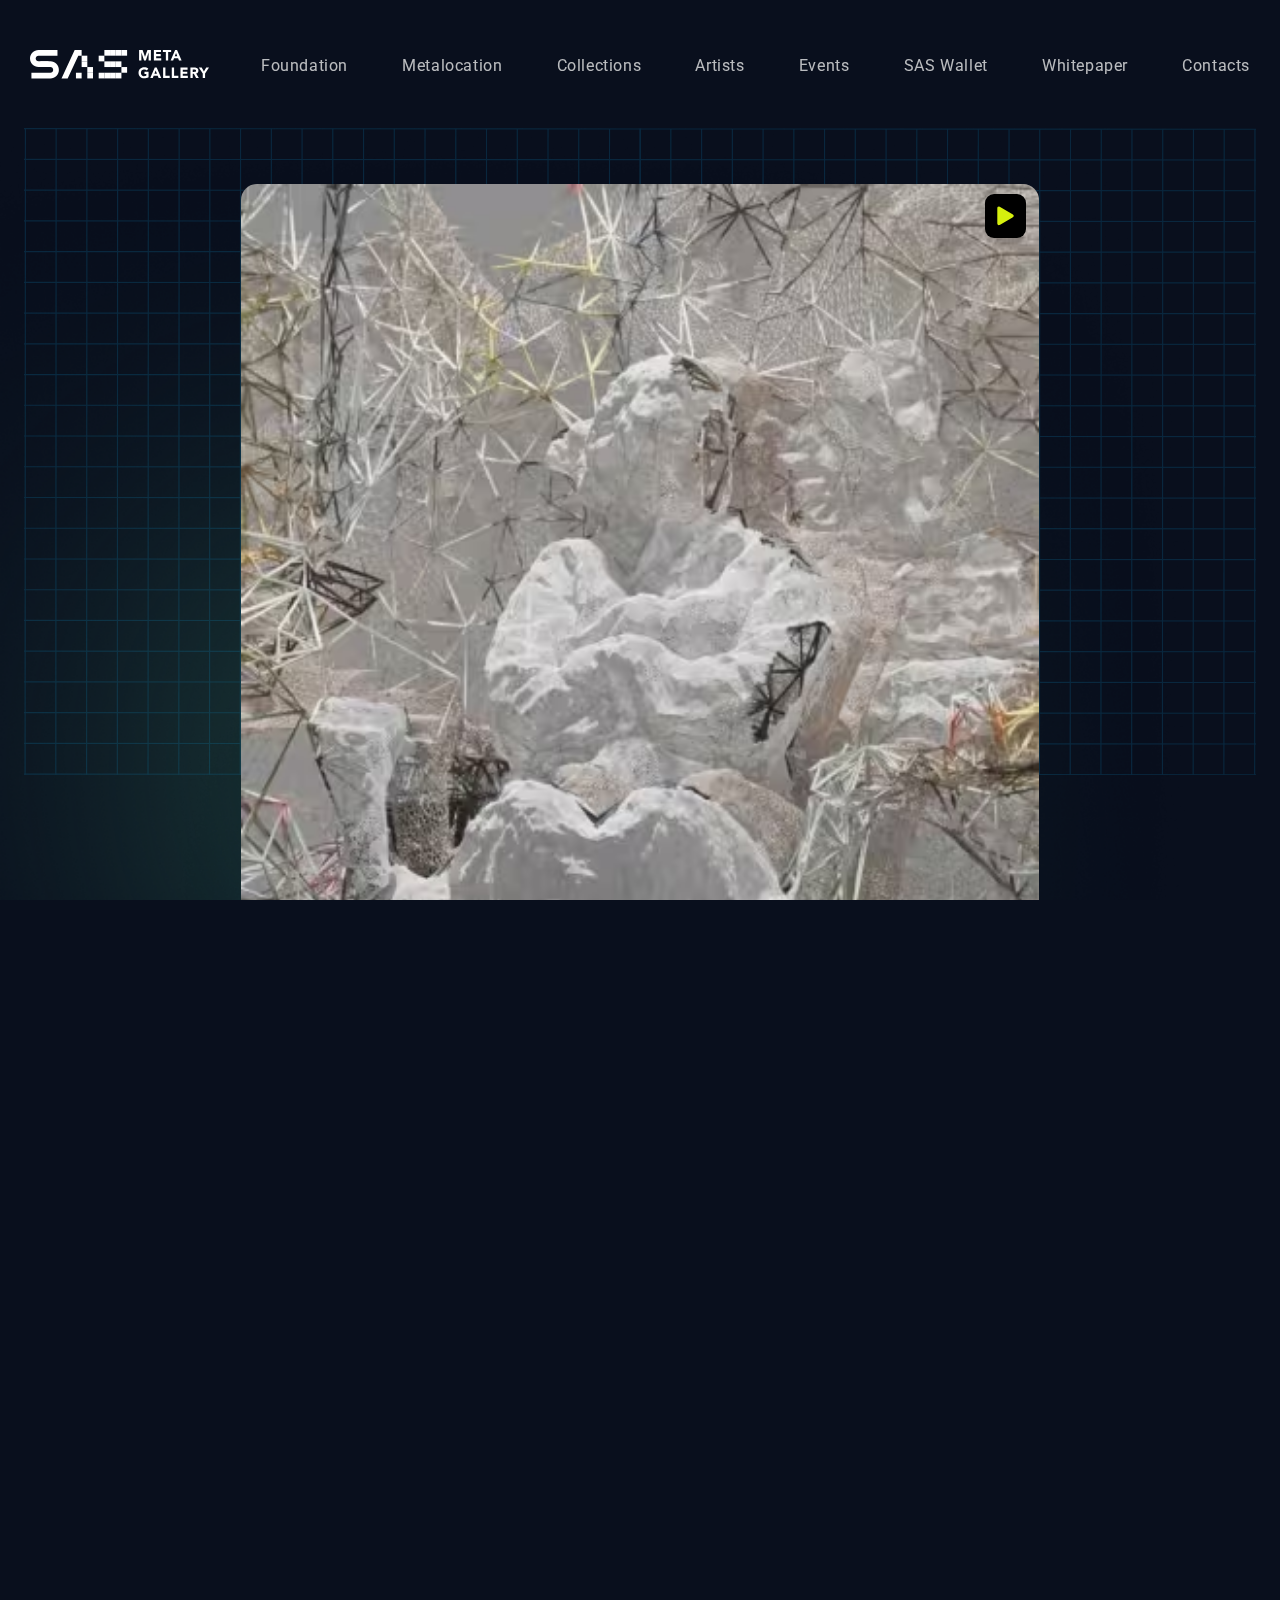
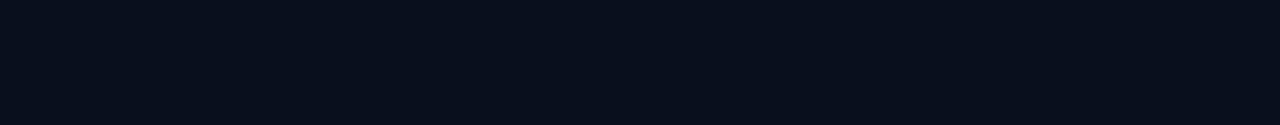
==== index.html @ 1e2a96ff "test" ====
<!DOCTYPE html>
<html lang="en">

<head>
  <meta charset="UTF-8">
  <meta name="viewport" content="width=device-width, initial-scale=1.0">
  <title>sas meta</title>
  <link rel="shortcut icon" href="img/favicon.ico" type="image/x-icon">
  <link rel="preconnect" href="https://fonts.googleapis.com">
  <link rel="preconnect" href="https://fonts.gstatic.com" crossorigin>
  <link
    href="https://fonts.googleapis.com/css2?family=Inter:wght@100..900&family=Roboto:ital,wght@0,100;0,300;0,400;0,500;0,700;0,900;1,100;1,300;1,400;1,500;1,700;1,900&family=Unbounded:wght@200..900&display=swap"
    rel="stylesheet">

  <link rel="stylesheet" href="css/normalize.css">
  <link rel="stylesheet" href="css/style.css">
  <link rel="stylesheet" href="css/media.css">
</head>

<body>
  <div class="body-wrapper">
    <header class="header">
      <div class="container">
        <div class="header__wrapper">

          <a href="#" class="header__logo" aria-label="Logo">
            <img class="header__logo-img" src="img/svg/logo.svg" alt="Logo">
          </a>

          <hr class="header__hr">

          <a href="#" class="header__wallet" aria-label="Wallet" target="_blank">
            <svg width="24" height="20" viewBox="0 0 24 20" fill="none" xmlns="http://www.w3.org/2000/svg">
              <path
                d="M13.201 10C13.201 6.89946 15.6232 4.37546 18.6011 4.37546H21.6015V3.12515C21.6015 1.40263 20.256 0 18.6011 0L3.00043 0.00117236C1.34665 0.00117236 0 1.40263 0 3.12633V16.8748C0 18.5974 1.34553 20 3.00043 20H18.6011C20.2548 20 21.6015 18.5985 21.6015 16.8748V15.6245H18.6011C15.6231 15.6245 13.201 13.1005 13.201 10Z"
                fill="currentColor" />
              <path
                d="M21.6004 5.62561H18.6C16.2847 5.62561 14.4003 7.58836 14.4003 9.99987C14.4003 12.4126 16.2847 14.3741 18.6 14.3741H21.6004C22.9245 14.3741 24 13.2527 24 11.8747V8.12501C24 6.74581 22.9234 5.62561 21.6004 5.62561ZM18.6011 11.2502C17.9385 11.2502 17.4007 10.6912 17.4007 9.99987C17.4007 9.30968 17.9373 8.74957 18.6011 8.74957C19.2637 8.74957 19.8015 9.30851 19.8015 9.99987C19.8015 10.6901 19.2649 11.2502 18.6011 11.2502Z"
                fill="currentColor" />
            </svg>
          </a>

          <button id="burger" class="header__burger" aria-label="Burger menu">
            <span></span>
            <span></span>
            <span></span>
          </button>

          <nav id="menu" class="menu" aria-label="Bar">
            <ul class="menu__list">
              <li class="menu__item">
                <a class="menu__link" href="#" aria-label="Foundation" target="_blank">Foundation</a>
              </li>
              <li class="menu__item">
                <a class="menu__link" href="#" aria-label="Metalocation" target="_blank">Metalocation</a>
              </li>
              <li class="menu__item">
                <a class="menu__link" href="#" aria-label="Collections" target="_blank">Collections</a>
              </li>
              <li class="menu__item">
                <a class="menu__link" href="#" aria-label="Artists" target="_blank">Artists</a>
              </li>
              <li class="menu__item">
                <a class="menu__link" href="#" aria-label="Events" target="_blank">Events</a>
              </li>
              <li class="menu__item">
                <a class="menu__link" href="#" aria-label="SAS Wallet" target="_blank">SAS&nbsp;Wallet</a>
              </li>
              <li class="menu__item">
                <a class="menu__link" href="#" aria-label="Whitepaper" target="_blank">Whitepaper</a>
              </li>
              <li class="menu__item">
                <a class="menu__link" href="#" aria-label="Contacts" target="_blank">Contacts</a>
              </li>
            </ul>
          </nav>

        </div>
      </div>
    </header>

    <main class="main">
      <section>
        <div class="main-wrapper">
          <div class="bg__grid bg__grid-1920"></div>
          <div class="bg__grid bg__grid-1440"></div>
          <div class="bg__grid bg__grid-1024"></div>
          <div class="bg__grid bg__grid-768"></div>
          <div class="bg__grid bg__grid-360"></div>
          <div class="bg__blur-1"></div>
          <div class="bg__blur-2"></div>

          <div class="card container">
            <div class="card__wrap">

              <!-- !перед натяжкой на wp удали "demo-video" -->
              <div class="card__box-video demo-video">
                <picture class="card__picture">
                  <source srcset="img/rising.avif" type="image/avif">
                  <source srcset="img/rising.webp" type="image/webp">
                  <img class="card__img" src="img/rising.jpg" alt="Card img" aria-label="Card image" loading="lazy">
                </picture>

                <button class="open-modal-btn-video" aria-label="Play">
                  <svg class="card__play" width="17" height="20" viewBox="0 0 17 20" fill="none"
                    xmlns="http://www.w3.org/2000/svg">
                    <path
                      d="M1.59381 19.0102C2.0535 19.0102 2.46064 18.8468 2.97663 18.551L15.3501 11.3883C16.2709 10.8448 16.6888 10.3988 16.6888 9.68453C16.6888 8.97018 16.2709 8.52425 15.3501 7.99116L2.97663 0.82137C2.46064 0.522188 2.0535 0.369263 1.59381 0.369263C0.690552 0.369263 0.0126953 1.05523 0.0126953 2.1767V17.1956C0.0126953 18.3171 0.690552 19.0102 1.59381 19.0102Z"
                      fill="currentColor" />
                  </svg>
                </button>

                <div class="modal my-modal-video">
                  <div class="modal__box js-modal-box">
                    <button class="modal__close-btn close-modal-btn-video" aria-label="Close">
                      <svg width="20" height="20" viewBox="0 0 25 25" fill="none" xmlns="http://www.w3.org/2000/svg">
                        <path d="M2.09082 0.03125L22.9999 22.0294L20.909 24.2292L-8.73579e-05 2.23106L2.09082 0.03125Z"
                          fill="#d6ef0e" />
                        <path d="M0 22.0295L20.9091 0.0314368L23 2.23125L2.09091 24.2294L0 22.0295Z" fill="#d6ef0e" />
                      </svg>
                    </button>

                    <video id="myVideo" class="card__video modal__card-video" width="800" preload="auto" loop
                      playsinline aria-label="Video">
                      <source src="video/rising.mp4" type="video/mp4">
                    </video>
                  </div>
                </div>
              </div>

              <!-- !перед натяжкой на wp удали "demo-pictures" -->
              <div class="card__box-pictures demo-pictures">
                <picture class="card__picture">
                  <source srcset="img/art-1.avif" type="image/avif">
                  <source srcset="img/art-1.webp" type="image/webp">
                  <img class="card__img" src="img/art-1.jpeg" alt="Card img" aria-label="Card image" loading="lazy">
                </picture>

                <button class="open-modal-btn" aria-label="Scope">
                  <svg class="card__scope" width="25" height="25" viewBox="0 0 25 25" fill="none"
                    xmlns="http://www.w3.org/2000/svg">
                    <path
                      d="M21.33 0H3.67C1.92 0 0.5 1.42804 0.5 3.18794V20.9479C0.5 22.7078 1.92 24.1358 3.67 24.1358H21.33C23.08 24.1358 24.5 22.7078 24.5 20.9479V3.18794C24.5 1.42804 23.08 0 21.33 0ZM22.5 20.9479C22.5 21.6016 21.98 22.1245 21.33 22.1245H3.67C3.02 22.1245 2.5 21.6016 2.5 20.9479V3.18794C2.5 2.53426 3.02 2.01132 3.67 2.01132H21.33C21.98 2.01132 22.5 2.53426 22.5 3.18794V20.9479Z"
                      fill="currentColor" />
                    <path
                      d="M19.5 4.02264H14.5C13.95 4.02264 13.5 4.47518 13.5 5.0283C13.5 5.58141 13.95 6.03396 14.5 6.03396H18.5V10.0566C18.5 10.6097 18.95 11.0623 19.5 11.0623C20.05 11.0623 20.5 10.6097 20.5 10.0566V5.0283C20.5 4.47518 20.05 4.02264 19.5 4.02264Z"
                      fill="currentColor" />
                    <path
                      d="M10.5 18.1019H6.5V14.0792C6.5 13.5261 6.05 13.0736 5.5 13.0736C4.95 13.0736 4.5 13.5261 4.5 14.0792V19.1075C4.5 19.6606 4.95 20.1132 5.5 20.1132H10.5C11.05 20.1132 11.5 19.6606 11.5 19.1075C11.5 18.5544 11.05 18.1019 10.5 18.1019Z"
                      fill="currentColor" />
                  </svg>
                </button>

                <div class="modal my-modal">
                  <div class="modal__box">
                    <button class="modal__close-btn close-my-modal-btn" aria-label="Close">
                      <svg width="20" height="20" viewBox="0 0 25 25" fill="none" xmlns="http://www.w3.org/2000/svg">
                        <path d="M2.09082 0.03125L22.9999 22.0294L20.909 24.2292L-8.73579e-05 2.23106L2.09082 0.03125Z"
                          fill="#d6ef0e" />
                        <path d="M0 22.0295L20.9091 0.0314368L23 2.23125L2.09091 24.2294L0 22.0295Z" fill="#d6ef0e" />
                      </svg>
                    </button>

                    <img class="modal__card-img" src="img/art-1.jpeg" alt="Card img" aria-label="Card">
                  </div>
                </div>
              </div>
            </div>

            <div class="card__label">
              <h1 class="card__title">Candy frog</h1>
              <div class="card__box-value">
                <div class="box-price">
                  <span class="card__price">Price:</span>
                  <span class="card__data">2.4</span>
                  <span class="card__logo">
                    <img src="img/svg/ethereum.svg" alt="Ethereum">
                  </span>
                </div>
                <div class="box-bonus">
                  <span class="card__bonus">Bonus:</span>
                  <span class="card__data-bonus">23</span>
                  <span class="card__logo-bonus">S-Passes</span>
                </div>
              </div>
            </div>

            <div class="card__artist">
              <a href="https://ya.ru" class="card__art" target="_blank">

                <picture class="card__photo">
                  <source srcset="img/artist-kira.avif" type="image/avif">
                  <source srcset="img/artist-kira.webp" type="image/webp">
                  <img class="card__photo-img" src="img/artist-kira.png" alt="Artist" loading="lazy">
                </picture>
                <p class="card__box-prof">Artist</p>
                <p class="card__box-name">Kira Diron</p>
              </a>
              <button class="card__btn" aria-label="Mint">Mint</button>
            </div>

            <div class="card__info">
              <hr class="card__hr">

              <p class="card__text">Who will bite first, candy or you?</p>
            </div>

            <button class="card__btn-back" aria-label="Back">
              <img class="card__img-arrow" src="img/svg/arrow.svg" alt="Arrow">
              Back&nbsp;to&nbsp;collection
            </button>

          </div>
        </div>
      </section>

    </main>

    <footer class="footer">
      <div class="footer__blur-1"></div>
      <div class="footer__blur-2"></div>

      <div class="container">
        <div class="footer__wrapper">

          <nav class="navbar footer__navbar" aria-label="Navigation bar footer">
            <ul class="menu__list footer__menu">
              <li class="footer__item">
                <a href="#" aria-label="Foundation" target="_blank">Foundation</a>
              </li>
              <li class="footer__item">
                <a href="#" aria-label="Metalocation" target="_blank">Metalocation</a>
              </li>
              <li class="footer__item">
                <a href="#" aria-label="Collections" target="_blank">Collections</a>
              </li>
              <li class="footer__item">
                <a href="#" aria-label="Artists" target="_blank">Artists</a>
              </li>
              <li class="footer__item">
                <a href="#" aria-label="Events" target="_blank">Events</a>
              </li>
              <li class="footer__item">
                <a href="#" aria-label="SAS Wallet" target="_blank">SAS&nbsp;Wallet</a>
              </li>
              <li class="footer__item">
                <a href="#" aria-label="Whitepaper" target="_blank">Whitepaper</a>
              </li>
              <li class="footer__item">
                <a href="#" aria-label="Contacts" target="_blank">Contacts</a>
              </li>
            </ul>
          </nav>

          <a href="https://ya.ru" class="footer__copyright" target="_blank" aria-label="Copyright">
            &copy;&nbsp;2024&nbsp;«SAS&nbsp;Metagallery»
          </a>

          <div class="footer__social">
            <a href="#" class="social__link" target="_blank" aria-label="Social network X">
              <svg class="svg" width="16" height="16" viewBox="0 0 16 16" fill="none"
                xmlns="http://www.w3.org/2000/svg">
                <path fill-rule="evenodd" clip-rule="evenodd"
                  d="M10.958 16H16L10.022 7.29901L15.6176 0H13.0322L8.80005 5.52051L5.04204 0.0508032H0L6.15177 9.00464L6.14085 8.9892L0.844116 15.8984H3.42946L7.36296 10.7675L10.958 16ZM13.2169 14.4762H11.6472L2.78312 1.57462H4.35279L13.2169 14.4762Z"
                  fill="currentColor" />
              </svg>
            </a>

            <a href="#" class="social__link" target="_blank" aria-label="Social network Instagram">
              <svg class="svg" width="16" height="16" viewBox="0 0 16 16" fill="none"
                xmlns="http://www.w3.org/2000/svg">
                <path
                  d="M8 1.44C10.1415 1.44 10.3877 1.45231 11.2369 1.48923C12.0123 1.52615 12.4431 1.64923 12.7262 1.76C13.0954 1.90769 13.3662 2.08 13.6492 2.36308C13.9323 2.64615 14.1046 2.90462 14.2523 3.28615C14.3631 3.56923 14.4985 3.98769 14.5231 4.77538C14.56 5.62462 14.5723 5.87077 14.5723 8.01231C14.5723 10.1538 14.56 10.4 14.5231 11.2492C14.4862 12.0246 14.3631 12.4554 14.2523 12.7385C14.1046 13.1077 13.9323 13.3785 13.6492 13.6615C13.3662 13.9446 13.1077 14.1169 12.7262 14.2646C12.4431 14.3754 12.0246 14.5108 11.2369 14.5354C10.3877 14.5723 10.1415 14.5846 8 14.5846C5.85846 14.5846 5.61232 14.5723 4.76309 14.5354C3.9877 14.4985 3.55692 14.3754 3.27384 14.2646C2.90461 14.1169 2.63384 13.9446 2.35077 13.6615C2.06769 13.3785 1.89539 13.12 1.7477 12.7385C1.63693 12.4554 1.50154 12.0369 1.47692 11.2492C1.44 10.4 1.42769 10.1538 1.42769 8.01231C1.42769 5.87077 1.44 5.62462 1.47692 4.77538C1.51385 4 1.63693 3.56923 1.7477 3.28615C1.89539 2.91692 2.06769 2.64615 2.35077 2.36308C2.63384 2.08 2.8923 1.90769 3.27384 1.76C3.55692 1.64923 3.97539 1.51385 4.76309 1.48923C5.61232 1.45231 5.87077 1.44 8 1.44ZM8 0C5.82154 0 5.55078 0.0123079 4.70155 0.049231C3.85232 0.086154 3.26154 0.221538 2.75693 0.418461C2.2277 0.627692 1.78462 0.898461 1.34154 1.34154C0.898465 1.78462 0.627695 2.22769 0.418465 2.75692C0.221541 3.26154 0.0861569 3.85231 0.0492338 4.70154C0.0123107 5.55077 0 5.83385 0 8C0 10.1785 0.0123107 10.4492 0.0492338 11.2985C0.0861569 12.1477 0.221541 12.7385 0.418465 13.2431C0.627695 13.7723 0.898465 14.2154 1.34154 14.6585C1.78462 15.1015 2.2277 15.3723 2.75693 15.5815C3.26154 15.7785 3.85232 15.9138 4.70155 15.9508C5.55078 15.9877 5.83385 16 8 16C10.1785 16 10.4492 15.9877 11.2985 15.9508C12.1477 15.9138 12.7385 15.7785 13.2431 15.5815C13.7723 15.3723 14.2154 15.1015 14.6585 14.6585C15.1015 14.2154 15.3723 13.7723 15.5815 13.2431C15.7785 12.7385 15.9138 12.1477 15.9508 11.2985C15.9877 10.4492 16 10.1662 16 8C16 5.83385 15.9877 5.55077 15.9508 4.70154C15.9138 3.85231 15.7785 3.26154 15.5815 2.75692C15.3723 2.22769 15.1015 1.78462 14.6585 1.34154C14.2154 0.898461 13.7723 0.627692 13.2431 0.418461C12.7385 0.221538 12.1477 0.086154 11.2985 0.049231C10.4492 0.0123079 10.1785 0 8 0Z"
                  fill="currentColor" />
                <path
                  d="M7.99999 3.90149C5.72307 3.90149 3.88922 5.74764 3.88922 8.01226C3.88922 10.2769 5.73538 12.123 7.99999 12.123C10.2646 12.123 12.1108 10.2769 12.1108 8.01226C12.1108 5.74764 10.2769 3.90149 7.99999 3.90149ZM7.99999 10.683C6.52307 10.683 5.32923 9.48918 5.32923 8.01226C5.32923 6.53534 6.52307 5.34149 7.99999 5.34149C9.47692 5.34149 10.6708 6.53534 10.6708 8.01226C10.6708 9.48918 9.47692 10.683 7.99999 10.683Z"
                  fill="currentColor" />
                <path
                  d="M12.2831 4.68929C12.8133 4.68929 13.2431 4.25948 13.2431 3.72929C13.2431 3.19909 12.8133 2.76929 12.2831 2.76929C11.7529 2.76929 11.3231 3.19909 11.3231 3.72929C11.3231 4.25948 11.7529 4.68929 12.2831 4.68929Z"
                  fill="currentColor" />
              </svg>
            </a>
          </div>

        </div>
      </div>
    </footer>
  </div>

  <script defer src="js/main.js"></script>
</body>

</html>
---- css/style.css ----
html {
  box-sizing: border-box;
  overflow-x: hidden;
}

*,
*::before,
*::after {
  box-sizing: inherit;
}

a,
ol,
ul,
li,
button {
  color: inherit;
  text-decoration: none;
  list-style: none;
  border: 0;
  outline: 0;
  cursor: pointer;
}

p,
ul,
button {
  padding: 0;
  margin: 0;
}

img {
  max-width: 100%;
  object-fit: cover;
  vertical-align: middle;
}

h1,
h2,
h3 {
  color: var(--color-white);
  padding: 0;
  margin: 0;
}

:root {
  --color-bg: rgb(9, 15, 29);
  --color-white: rgb(255, 255, 255);
  --color-black: rgb(0, 0, 0);
  --color-grey: rgba(255, 255, 253, 0.72);
  --color-lime: rgb(214, 239, 14);
  --color-line: rgba(14, 171, 239, 0.5);
  --color-btn: rgb(9, 15, 29);
  --color-btn-hover: rgba(214, 239, 14, 0.7);
  --color-modal-menu: rgb(138, 43, 226);
  --color-bg-card: rgb(15, 24, 46);
}

body {
  width: 100%;
  height: 100%;
  font-family: Arial, Verdana, sans-serif;
  background-color: var(--color-bg);
  position: fixed;
  overflow-x: hidden;
}

.body-wrapper {
  width: 100%;
  position: relative;
  overflow: hidden;
}

.container {
  width: 100%;
  max-width: 1340px; /* 1280px + 30px + 30px */
  padding: 0 30px;
  margin: 0 auto;
}

/* header ******************* */
.header {
  width: 100vw;
  position: fixed;
  top: 0;
  display: flex;
  flex-wrap: nowrap;
  justify-content: space-between;
  align-items: center;
  z-index: 1;
}

.header__wrapper {
  display: flex;
  flex-direction: row;
  flex-wrap: nowrap;
  justify-content: space-between;
  align-items: center;
  padding: 50px 0 43px;
}

.header__logo {
  width: 180px;
  height: 33px;
  margin-right: 52px;
}

.header__logo-img {
  max-width: 180px;
}

.header__hr {
  width: 100%;
  display: none;
}

.header__wallet {
  width: 24px;
  height: 24px;
  display: none;
  color: var(--color-lime);
  transform: translateY(2px);
}

.header__wallet:hover {
  color: var(--color-white);
}
.header__wallet:focus {
  color: var(--color-lime);
}
.header__wallet:active {
  color: var(--color-lime);
}

.menu {
  width: 100%;
}

.menu__list {
  display: flex;
  flex-direction: row;
  flex-wrap: nowrap;
  justify-content: space-between;
  align-items: center;
}

.menu__item {
  color: var(--color-grey);
  font-family: "Roboto";
  font-size: 16px;
  font-weight: 400;
  line-height: 160%;
  letter-spacing: 0.6px;
  transition: color 0.3s;
  border-bottom: 2px solid transparent;
}

.menu__item:hover {
  color: var(--color-white);
  border-bottom: 2px solid var(--color-lime);
}

/* burger ******************* */
.header__burger {
  width: 24px;
  min-width: 24px;
  height: 24px;
  display: none;
  position: relative;
  background-color: transparent;
  border: 2px solid var(--color-lime);
  outline: none;
  z-index: 5;
}

.header__burger:hover {
  border-color: var(--color-white);
}

.header__burger:focus {
  border: 2px solid var(--color-lime);
}

.header__burger:active {
  border: 2px solid var(--color-lime);
}

.header__burger span {
  width: 10px;
  height: 2px;
  display: block;
  position: absolute;
  top: 9px;
  left: 5px;
  background-color: var(--color-lime);
  will-change: transform;
  transition: background-color 0.3s, opacity 0.3s, transform 0.5s;
}

.header__burger span:nth-child(1) {
  transform: translateY(-5.5px);
}

.header__burger span:nth-child(2) {
  transform: translateY(-0.3px);
}

.header__burger span:nth-child(3) {
  transform: translateY(5px);
}

.header__burger:hover span {
  background-color: var(--color-white);
}

.header__burger:focus span {
  background-color: var(--color-lime);
}

.header__burger:active span {
  background-color: var(--color-lime);
}

/* Крестик ******************* */
.header.open .header__burger span {
  background-color: var(--color-lime);
}

.header.open .header__burger:hover span {
  background-color: var(--color-white);
}

.header.open .header__burger:focus span {
  background-color: var(--color-lime);
}

.header.open .header__burger:active span {
  background-color: var(--color-lime);
}

.header.open .header__burger span:nth-child(1) {
  transform: translateY(0) rotate(45deg);
}

.header.open .header__burger span:nth-child(2) {
  opacity: 0;
}

.header.open .header__burger span:nth-child(3) {
  transform: translateY(0) rotate(-45deg);
}

/* section main *******************   */
.main-wrapper {
  position: relative;
  margin-top: 128px;
  margin-bottom: 73px;
}

.bg__grid {
  width: 100%;
  position: absolute;
  right: 0;
  left: 0;
  opacity: 0.4;
  z-index: 0;
  margin: 0px auto;
}

.bg__grid-1920 {
  max-width: 1600px;
  height: 647px;
  background-image: url(../img/svg/bg-grid-1920.svg);
  background-repeat: no-repeat;
}

.bg__grid-1440 {
  max-width: 1232px;
  height: 647px;
  display: none;
  background-image: url(../img/svg/bg-grid-1440.svg);
  background-repeat: no-repeat;
}

.bg__grid-1024 {
  max-width: 924px;
  height: 647px;
  display: none;
  background-image: url(../img/svg/bg-grid-1024.svg);
  background-repeat: no-repeat;
}

.bg__grid-768 {
  max-width: 648px;
  height: 492px;
  display: none;
  background-image: url(../img/svg/bg-grid-768.svg);
  background-repeat: no-repeat;
}

.bg__grid-360 {
  max-width: 340px;
  height: 492px;
  display: none;
  background-image: url(../img/svg/bg-grid-360.svg);
  background-repeat: no-repeat;
}

.bg__blur-1 {
  width: 1200px;
  height: 1200px;
  background-image: url(../img/blur-1.png);
  background-repeat: no-repeat;
  background-size: cover;
  position: absolute;
  top: 0;
  left: 0;
  z-index: -1;
}

.bg__blur-2 {
  width: 800px;
  height: 800px;
  background-image: url(../img/blur-2.png);
  background-repeat: no-repeat;
  background-size: cover;
  position: absolute;
  top: 500px;
  left: 150px;
  z-index: -1;
}

/* section card ******************* */
.card {
  display: flex;
  align-items: center;
  flex-direction: column;
  padding-top: 56px;
}

.card__wrap {
  width: 100%;
  max-width: 798px;
  position: relative;
}

.card__picture {
  max-width: max-content;
  position: relative;
}

.card__img {
  width: 100%;
  max-width: 798px;
  border-radius: 16px 16px 0 0;
  margin: 0 auto;
}

.card__scope,
.card__play {
  box-sizing: content-box;
  position: absolute;
  background-color: var(--color-black);
  color: var(--color-lime);
  border-radius: 9px;
  top: 10px;
  right: 13px;
  transition: color 0.3s;

  &:hover {
    color: var(--color-white);
  }
  &:focus {
    color: var(--color-lime);
  }
  &:active {
    color: var(--color-lime);
  }
}

.card__scope {
  padding: clamp(0.36rem, calc(0.27rem + 0.4vw), 0.75rem);
}

.card__play {
  padding: clamp(0.5rem, calc(0.4rem + 0.45vw), 0.94rem);
}

/* !этот класс для демонстрации перед натяжкой на wp удали */
.demo-pictures {
  display: block;
  display: none;
}
/* !этот класс для демонстрации перед натяжкой на wp удали */
.demo-video {
  display: none;
  display: block;
}

.modal {
  width: 100%;
  height: 100%;
  position: fixed;
  left: 0;
  top: 0;
  display: grid;
  align-items: center;
  justify-content: center;
  background-color: rgba(0, 0, 0, 0.3);
  overflow-y: hidden;
  visibility: hidden;
  opacity: 0;
  transition: opacity 0.4s, visibility 0.4s;
  z-index: 5;
}

.modal__box {
  width: 100%;
  max-width: calc(100svw - 20px);
  height: auto;
  max-height: calc(100svh - 20px);
  position: relative;
  transform: scale(0);
  transition: transform 0.8s;
  z-index: 1;
}

.modal__card-video,
.modal__card-img {
  width: 100%;
  height: auto;
  max-width: inherit;
  max-height: inherit;
  object-fit: cover;
  position: relative;
  border-radius: 16px;
  margin: 0 auto;
}

.modal__close-btn {
  position: absolute;
  top: 10px;
  right: 10px;
  border: none;
  border-radius: 9px;
  background-color: var(--color-black);
  cursor: pointer;
  z-index: 1;
  padding: 10px 8px 5px 10px;
}

.modal__close-btn svg path {
  transition: fill 0.4s;
}

.modal__close-btn:hover svg path {
  fill: var(--color-white);
}

.modal__close-btn:focus svg path {
  fill: var(--color-lime);
}

.modal__close-btn:active svg path {
  fill: var(--color-lime);
}

.modal.open {
  visibility: visible;
  opacity: 1;
}

.modal.open .modal__box {
  transform: scale(1);
}

.card__label {
  width: 100%;
  max-width: 798px;
  background-color: rgba(0, 0, 0, 0.5);
  z-index: 0;
  padding: 20px 0px 20px 40px;
  margin-top: -128px;
}

.card__title {
  width: 100%;
  overflow: hidden;
  text-overflow: ellipsis;
  white-space: nowrap;
  font-family: Unbounded;
  font-weight: 500;
  font-size: 24px;
  line-height: 34px;
  text-align: left;
  color: var(--color-white);
  margin-bottom: 10px;
}

.box-price,
.box-bonus {
  display: inline-block;
}

.card__price,
.card__data,
.card__bonus,
.card__data-bonus,
.card__logo-bonus {
  font-family: Roboto;
  font-weight: 700;
  font-size: 16px;
  line-height: 26px;
  text-align: left;
}

.card__price {
  color: var(--color-white);
  margin-right: 6px;
}

.card__bonus {
  color: var(--color-white);
  margin-right: 5px;
}

.card__data,
.card__data-bonus,
.card__logo-bonus {
  color: var(--color-lime);
}

.card__logo {
  width: 9px;
  height: 16px;
  display: inline-block;
  transform: translateY(-2px);
  margin-right: 21px;
}

.card__artist {
  width: 100%;
  max-width: 798px;
  display: flex;
  flex-direction: row;
  justify-content: space-between;
  background-color: var(--color-black);
  z-index: 0;
  padding: 32px 40px 24px;
}

.card__art {
  display: grid;
  grid-template-areas:
    "img prof"
    "img name";
  transition: color 0.3s;
}

.card__photo {
  grid-area: img;
}

.card__photo-img {
  width: 48px;
  height: 48px;
  border-radius: 100px;
  margin-right: 12px;
}

.card__box-prof {
  grid-area: prof;
  font-family: inter;
  font-weight: 400;
  font-size: 14px;
  line-height: 22.4px;
  text-align: left;
  color: var(--color-white);
  transition: color 0.3s;
}

.card__box-name {
  grid-area: name;
  font-family: inter;
  font-weight: 700;
  font-size: 16px;
  line-height: 19.2px;
  text-align: left;
  color: var(--color-white);
  transition: color 0.3s;
}

.card__art:hover > p {
  color: var(--color-lime);
}

.card__btn {
  font-family: inter;
  font-weight: 700;
  font-size: 16px;
  line-height: 120%;
  text-align: center;
  color: var(--color-btn);
  background-color: var(--color-lime);
  border-radius: 8px;
  transition: color 0.3s;
  padding: 16px 24px;
}

.card__btn:hover {
  box-shadow: 0 0 10px 0.5px var(--color-lime);
}

.card__info {
  width: 100%;
  max-width: 798px;
  background-color: var(--color-black);
  border-radius: 0 0 16px 16px;
  padding: 0 40px;
  margin-bottom: 49px;
}

.card__hr {
  width: 100%;
  max-width: 718px;
  border-color: var(--color-lime);
  margin-bottom: 30px;
}

.card__text {
  font-family: Roboto;
  font-weight: 400;
  font-size: 16px;
  line-height: 26px;
  text-align: left;
  color: rgb(165, 173, 192);
  padding-bottom: 33px;
}

.card__btn-back {
  font-family: inter;
  font-weight: 700;
  font-size: 16px;
  line-height: 120%;
  text-align: left;
  background-color: transparent;
  color: var(--color-lime);
  border: 1px solid var(--color-lime);
  border-radius: 8px;
  transition: color 0.3s;
  padding: 15px 24px;
}

.card__btn-back:hover {
  box-shadow: 0 0 10px 0.5px var(--color-btn-hover);
  text-shadow: 0.5px 0.5px 0.5px var(--color-btn-hover);
}

.card__btn-back:hover {
  box-shadow: none;
  text-shadow: none;
}

.card__btn-back:hover {
  box-shadow: 0 0 10px 0.5px var(--color-btn-hover);
  text-shadow: 0.5px 0.5px 0.5px var(--color-btn-hover);
}

.card__img-arrow {
  margin-right: 20px;
}

/* footer ******************* */
.footer {
  position: relative;
  border-top: 1px solid var(--color-line);
}

.footer__blur-1 {
  width: 980px;
  height: 600px;
  background-image: url(../img/bgf-1.png);
  background-repeat: no-repeat;
  background-size: cover;
  position: absolute;
  bottom: 0;
  left: 15%;
  z-index: -1;
}

.footer__blur-2 {
  width: 700px;
  height: 630px;
  background-image: url(../img/bgf-2.png);
  background-repeat: no-repeat;
  background-size: cover;
  position: absolute;
  right: 25%;
  bottom: 0;
  z-index: -1;
}

.footer__wrapper {
  display: flex;
  flex-direction: row;
  flex-wrap: nowrap;
  justify-content: space-between;
  align-items: center;
  padding: 49px 0 74px;
}

.footer__navbar {
  width: 100%;
  max-width: 910px;
  margin-right: 20px;
}

.footer__item {
  color: var(--color-grey);
  font-family: "Roboto";
  font-size: 16px;
  font-weight: 400;
  line-height: 160%;
  border-bottom: 2px solid transparent;
  transition: color 0.3s;
}

.footer__item:hover {
  color: var(--color-white);
  border-bottom: 2px solid var(--color-lime);
}

.footer__item:hover {
  color: var(--color-grey);
  border-bottom: 2px solid var(--color-lime);
}

.footer__item:hover {
  color: var(--color-grey);
  border-bottom: 2px solid var(--color-lime);
}

.footer__copyright {
  font-family: "Roboto";
  color: var(--color-lime);
  font-size: 16px;
  font-weight: 400;
  line-height: 160%;
  margin-right: 20px;
}

.footer__social {
  display: flex;
  flex-direction: row;
  flex-wrap: nowrap;
}

.social__link {
  color: var(--color-white);
  transform: translateY(2px);
}

.social__link:not(:last-child) {
  margin-right: 16px;
}

.social__link:hover {
  color: var(--color-lime);
}

.social__link:focus {
  color: var(--color-white);
}

.social__link:active {
  color: var(--color-white);
}
---- css/media.css ----
@media (max-width: 1440px) {
  .container {
    max-width: 1292px;
  }

  .bg__grid-1920 {
    display: none;
  }

  .bg__grid-1440 {
    display: block;
  }

  .social__link:not(:last-child) {
    margin-right: 19px;
  }

  .footer__navbar {
    max-width: 868px;
  }
}

@media (max-width: 1024px) {
  .container {
    max-width: 970px;
  }

  .bg__grid-1440 {
    display: none;
  }

  .bg__grid-1024 {
    display: block;
  }

  .header__wrapper {
    flex-direction: column;
    padding: 26px 0px;
  }

  .header__logo {
    z-index: 5;
    margin: 0;
    margin-bottom: 15px;
  }

  .footer__wrapper {
    display: flex;
    flex-wrap: wrap;
    justify-content: center;
    padding: 37px 0;
  }

  .footer__navbar {
    width: 100%;
    max-width: none;
    margin-right: 0;
  }

  .footer__menu {
    display: flex;
    flex-direction: row;
    flex-wrap: nowrap;
    justify-content: space-between;
    margin-bottom: 20px;
  }

  .footer__copyright {
    align-self: center;
    padding: 0;
    margin-right: 46px;
  }

  .footer__social {
    transform: translateY(4px);
  }

  .social__link {
    transform: translateY(0px);
  }

  .social__link:not(:last-child) {
    margin-right: 15px;
  }
}

@media (max-width: 768px) {
  .container {
    max-width: 708px;
  }

  .header__wrapper {
    flex-direction: row;
    padding: 45px 0 43px;
  }

  .header__logo {
    margin: 0;
    margin-right: 29px;
  }

  .header__hr {
    width: 100%;
    max-width: 316px;
    display: block;
    margin: 0;
    margin-right: 25px;
  }

  .header__wallet {
    display: block;
    z-index: 5;
    margin-right: 30px;
  }

  .header__burger {
    display: block;
  }

  .menu {
    width: 100%;
    height: 100vh;
    position: absolute;
    right: -100%;
    top: 0px;
    background-color: var(--color-bg);
    visibility: hidden;
    will-change: transform;
    transition: transform 0.5s, visibility 0.5s;
    padding: 120px 50px 30px;
  }

  .menu__list {
    min-height: 100%;
    display: flex;
    flex-direction: column;
    justify-content: flex-start;
    flex-wrap: nowrap;
    align-items: flex-start;
  }

  .menu__item {
    width: max-content;
    margin-bottom: 20px;
  }

  .menu__link {
    color: var(--color-white);
    font-family: "Unbounded";
    font-weight: 500;
    font-size: 24px;
    line-height: 34px;
    align-self: flex-start;
    text-align: left;
    padding: 0px;
  }

  .header.open .menu {
    visibility: visible;
    transform: translateX(-100%);
  }

  .main-wrapper {
    margin-bottom: 61px;
  }

  .bg__grid-1024 {
    display: none;
  }

  .bg__grid-768 {
    display: block;
  }

  .menu {
    padding-left: 60px;
  }

  .card {
    padding-top: 48px;
  }

  .card__wrap,
  .card__label,
  .card__artist,
  .card__info {
    max-width: 504px;
  }

  .card__scope,
  .card__play {
    right: 10px;
  }

  .card__play {
    width: 15px;
    height: 18px;
  }

  .modal__close-btn {
    padding: 6px 5px 2px 7px;
  }

  .modal__close-btn svg {
    width: 17px;
    height: 17px;
  }

  .card__label {
    background-color: var(--color-black);
    padding: 23px 25px 10px;
    /* margin-top: -76px; */
    margin-top: -19px;
  }

  .card__title {
    font-size: 18px;
    line-height: 24px;
    margin-bottom: 13px;
  }

  .card__box-value {
    display: flex;
    flex-direction: column;
    align-items: flex-start;
  }

  .card__artist {
    flex-direction: column;
    align-items: flex-start;
    padding: 6px 24px 28px;
  }

  .card__price {
    margin-right: 16px;
  }

  .card__bonus {
    margin-right: 8px;
  }

  .card__art {
    margin-bottom: 28px;
  }

  .card__btn {
    align-self: center;
    padding: 16px 46%;
  }

  .card__hr {
    display: none;
  }

  .card__info {
    padding-right: 25px;
    padding-left: 25px;
    margin-bottom: 25px;
  }

  .card__text {
    padding-bottom: 23px;
  }

  .card__btn-back {
    padding: 15px 39px;
  }

  .footer__wrapper {
    justify-content: space-between;
    padding: 32px 0;
  }

  .footer__navbar {
    display: none;
  }

  .footer__copyright {
    padding-left: 0;
  }

  .social__link {
    transform: translateX(-1.5px);
  }

  .social__link:not(:last-child) {
    margin-right: 13px;
  }
}

@media (max-width: 500px) {
  .header__hr {
    display: none;
  }

  .menu {
    padding-left: 30px;
  }

  .card__label {
    margin-top: -19px;
  }
}

@media (max-width: 360px) {
  .container {
    max-width: 360px;
  }

  .bg__grid-768 {
    display: none;
  }

  .bg__grid-360 {
    display: block;
  }

  .header__wrapper {
    padding-top: 48px;
  }

  .header__hr {
    display: none;
  }

  .header__logo,
  .header__wallet {
    margin-right: 15px;
  }

  .header__wallet {
    transform: translateY(0px);
  }

  .header__burger {
    width: 24px;
    height: 24px;
    transform: translateY(-2px);
  }

  .header__burger span {
    width: 10px;
  }

  .main-wrapper {
    margin-top: 124px;
    margin-bottom: 46px;
  }

  .card {
    padding-top: 53px;
  }

  .card__scope {
    top: 9px;
    right: 9px;
  }

  .card__label {
    padding: 27px 0px 10px 24px;
  }

  .card__price {
    margin-right: 18px;
  }

  .card__bonus {
    margin-right: 10px;
  }

  .card__data-bonus {
    margin-left: 0;
  }

  .card__logo-bonus {
    margin-left: 0;
  }

  .card__btn {
    padding: 16px 43%;
  }

  .card__text {
    padding-bottom: 23px;
  }

  .card__btn-back {
    padding: 15px 39px;
    padding: 15px 13%;
  }

  .footer__social {
    transform: translateY(2px);
  }
}
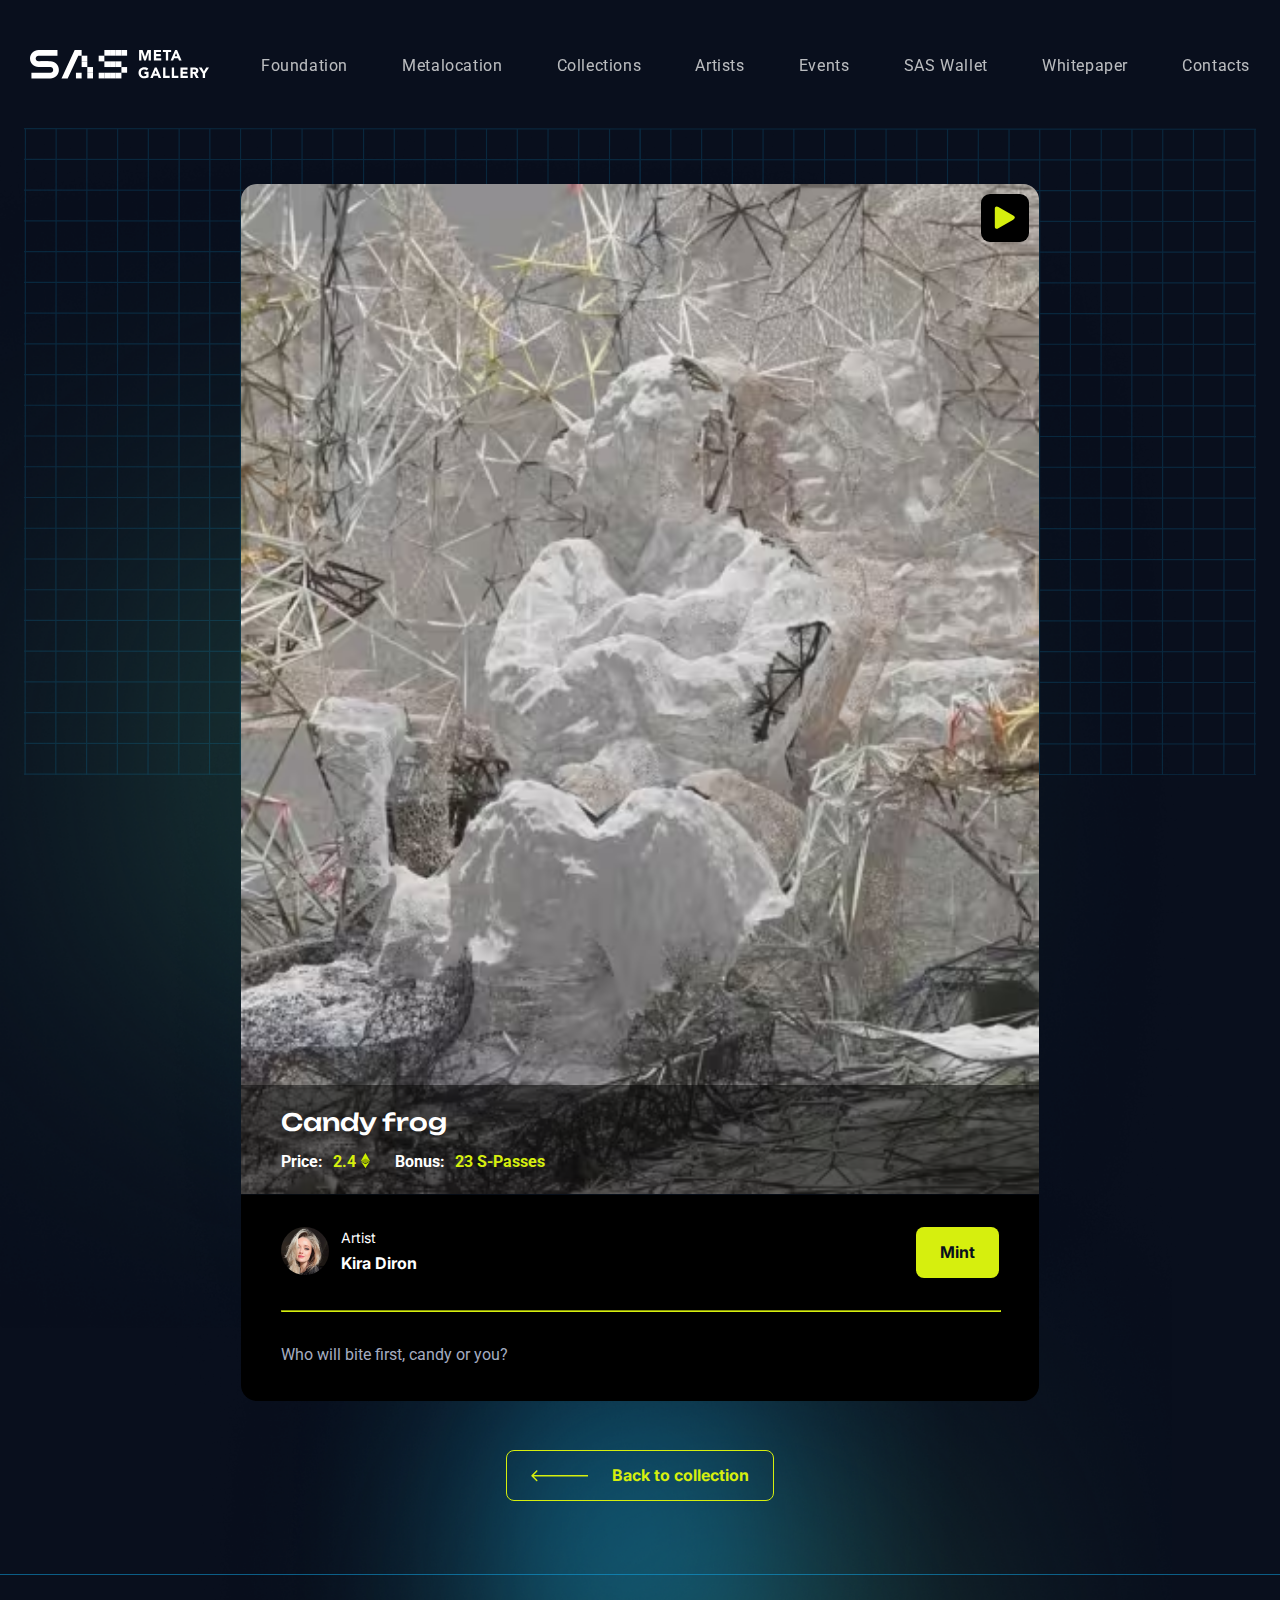
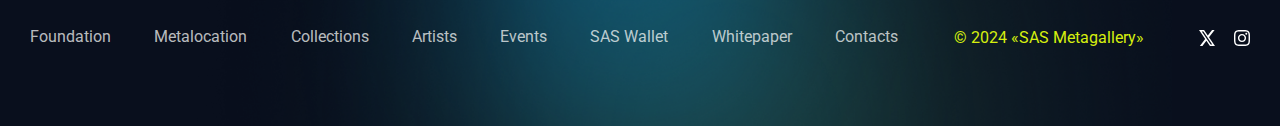
==== commit 2218b35f: "code update and improvement" ====
--- a/index.html
+++ b/index.html
@@ -95,13 +95,13 @@
 
               <!-- !перед натяжкой на wp удали "demo-video" -->
               <div class="card__box-video demo-video">
-                <picture class="card__picture">
+                <picture class="card__picture-video">
                   <source srcset="img/rising.avif" type="image/avif">
                   <source srcset="img/rising.webp" type="image/webp">
                   <img class="card__img" src="img/rising.jpg" alt="Card img" aria-label="Card image" loading="lazy">
                 </picture>
 
-                <button class="open-modal-btn-video" aria-label="Play">
+                <button class="card__open-btn open-modal-btn-video" data-open-video="open-btn-video" aria-label="Play">
                   <svg class="card__play" width="17" height="20" viewBox="0 0 17 20" fill="none"
                     xmlns="http://www.w3.org/2000/svg">
                     <path
@@ -110,18 +110,21 @@
                   </svg>
                 </button>
 
-                <div class="modal my-modal-video">
+                <div class="modal my-modal-video" data-modal-video="modal-video">
                   <div class="modal__box js-modal-box">
-                    <button class="modal__close-btn close-modal-btn-video" aria-label="Close">
-                      <svg width="20" height="20" viewBox="0 0 25 25" fill="none" xmlns="http://www.w3.org/2000/svg">
+                    <button class="modal__close-btn close-modal-btn" data-close-video="close-btn-video"
+                      aria-label="Close">
+                      <svg class="card__cross" width="20" height="20" viewBox="0 0 25 25" fill="none"
+                        xmlns="http://www.w3.org/2000/svg">
                         <path d="M2.09082 0.03125L22.9999 22.0294L20.909 24.2292L-8.73579e-05 2.23106L2.09082 0.03125Z"
-                          fill="#d6ef0e" />
-                        <path d="M0 22.0295L20.9091 0.0314368L23 2.23125L2.09091 24.2294L0 22.0295Z" fill="#d6ef0e" />
+                          fill="currentColor" />
+                        <path d="M0 22.0295L20.9091 0.0314368L23 2.23125L2.09091 24.2294L0 22.0295Z"
+                          fill="currentColor" />
                       </svg>
                     </button>
 
-                    <video id="myVideo" class="card__video modal__card-video" width="800" preload="auto" loop
-                      playsinline aria-label="Video">
+                    <video class="modal__card-video my-video" width="800" preload="auto" loop playsinline
+                      aria-label="Video">
                       <source src="video/rising.mp4" type="video/mp4">
                     </video>
                   </div>
@@ -129,14 +132,14 @@
               </div>
 
               <!-- !перед натяжкой на wp удали "demo-pictures" -->
-              <div class="card__box-pictures demo-pictures">
-                <picture class="card__picture">
+              <div class="card__box-picture demo-pictures">
+                <picture class="card__picture-img">
                   <source srcset="img/art-1.avif" type="image/avif">
                   <source srcset="img/art-1.webp" type="image/webp">
                   <img class="card__img" src="img/art-1.jpeg" alt="Card img" aria-label="Card image" loading="lazy">
                 </picture>
 
-                <button class="open-modal-btn" aria-label="Scope">
+                <button class="card__open-btn open-modal-btn" data-open-img="open-btn-img" aria-label="Scope">
                   <svg class="card__scope" width="25" height="25" viewBox="0 0 25 25" fill="none"
                     xmlns="http://www.w3.org/2000/svg">
                     <path
@@ -151,20 +154,28 @@
                   </svg>
                 </button>
 
-                <div class="modal my-modal">
+                <div class="modal my-modal" data-modal-img="my-modal-img">
                   <div class="modal__box">
-                    <button class="modal__close-btn close-my-modal-btn" aria-label="Close">
-                      <svg width="20" height="20" viewBox="0 0 25 25" fill="none" xmlns="http://www.w3.org/2000/svg">
+                    <button class="modal__close-btn close-modal-btn" data-close-img="close-btn-img" aria-label="Close">
+                      <svg class="card__cross" width="20" height="20" viewBox="0 0 25 25" fill="none"
+                        xmlns="http://www.w3.org/2000/svg">
                         <path d="M2.09082 0.03125L22.9999 22.0294L20.909 24.2292L-8.73579e-05 2.23106L2.09082 0.03125Z"
-                          fill="#d6ef0e" />
-                        <path d="M0 22.0295L20.9091 0.0314368L23 2.23125L2.09091 24.2294L0 22.0295Z" fill="#d6ef0e" />
+                          fill="currentColor" />
+                        <path d="M0 22.0295L20.9091 0.0314368L23 2.23125L2.09091 24.2294L0 22.0295Z"
+                          fill="currentColor" />
                       </svg>
                     </button>
 
-                    <img class="modal__card-img" src="img/art-1.jpeg" alt="Card img" aria-label="Card">
+                    <picture class="modal__card-img">
+                      <source srcset="img/art-1.avif" type="image/avif">
+                      <source srcset="img/art-1.webp" type="image/webp">
+                      <img class="modal__img" src="img/art-1.jpeg" alt="Card img" aria-label="Card image"
+                        loading="lazy">
+                    </picture>
                   </div>
                 </div>
               </div>
+
             </div>
 
             <div class="card__label">
--- a/css/style.css
+++ b/css/style.css
@@ -61,7 +61,6 @@
   height: 100%;
   font-family: Arial, Verdana, sans-serif;
   background-color: var(--color-bg);
-  position: fixed;
   overflow-x: hidden;
 }
 
@@ -120,16 +119,16 @@
   display: none;
   color: var(--color-lime);
   transform: translateY(2px);
-}
-
-.header__wallet:hover {
-  color: var(--color-white);
-}
-.header__wallet:focus {
-  color: var(--color-lime);
-}
-.header__wallet:active {
-  color: var(--color-lime);
+
+  &:focus {
+    color: var(--color-lime);
+  }
+  &:hover {
+    color: var(--color-white);
+  }
+  &:active {
+    color: var(--color-lime);
+  }
 }
 
 .menu {
@@ -153,11 +152,11 @@
   letter-spacing: 0.6px;
   transition: color 0.3s;
   border-bottom: 2px solid transparent;
-}
-
-.menu__item:hover {
-  color: var(--color-white);
-  border-bottom: 2px solid var(--color-lime);
+
+  &:hover {
+    color: var(--color-white);
+    border-bottom: 2px solid var(--color-lime);
+  }
 }
 
 /* burger ******************* */
@@ -171,18 +170,16 @@
   border: 2px solid var(--color-lime);
   outline: none;
   z-index: 5;
-}
-
-.header__burger:hover {
-  border-color: var(--color-white);
-}
-
-.header__burger:focus {
-  border: 2px solid var(--color-lime);
-}
-
-.header__burger:active {
-  border: 2px solid var(--color-lime);
+
+  &:focus {
+    border: 2px solid var(--color-lime);
+  }
+  &:hover {
+    border-color: var(--color-white);
+  }
+  &:active {
+    border: 2px solid var(--color-lime);
+  }
 }
 
 .header__burger span {
@@ -209,12 +206,12 @@
   transform: translateY(5px);
 }
 
+.header__burger:focus span {
+  background-color: var(--color-lime);
+}
+
 .header__burger:hover span {
   background-color: var(--color-white);
-}
-
-.header__burger:focus span {
-  background-color: var(--color-lime);
 }
 
 .header__burger:active span {
@@ -226,12 +223,12 @@
   background-color: var(--color-lime);
 }
 
+.header.open .header__burger:focus span {
+  background-color: var(--color-lime);
+}
+
 .header.open .header__burger:hover span {
   background-color: var(--color-white);
-}
-
-.header.open .header__burger:focus span {
-  background-color: var(--color-lime);
 }
 
 .header.open .header__burger:active span {
@@ -344,9 +341,14 @@
   position: relative;
 }
 
-.card__picture {
+.card__box-video,
+.card__box-picture {
+  position: relative;
+}
+
+.card__picture-video,
+.card__picture-img {
   max-width: max-content;
-  position: relative;
 }
 
 .card__img {
@@ -356,34 +358,41 @@
   margin: 0 auto;
 }
 
+.card__open-btn,
+.modal__close-btn {
+  max-width: 48px;
+  max-height: 48px;
+  position: absolute;
+  top: 10px;
+  right: 10px;
+  background-color: var(--color-black);
+  border: none;
+  border-radius: 9px;
+  z-index: 1;
+  padding: 12px;
+}
+
 .card__scope,
-.card__play {
-  box-sizing: content-box;
-  position: absolute;
-  background-color: var(--color-black);
+.card__play,
+.card__cross {
+  width: 24px;
+  height: 24px;
   color: var(--color-lime);
-  border-radius: 9px;
-  top: 10px;
-  right: 13px;
   transition: color 0.3s;
 
+  &:focus {
+    color: var(--color-lime);
+  }
   &:hover {
     color: var(--color-white);
   }
-  &:focus {
-    color: var(--color-lime);
-  }
   &:active {
     color: var(--color-lime);
   }
 }
 
-.card__scope {
-  padding: clamp(0.36rem, calc(0.27rem + 0.4vw), 0.75rem);
-}
-
-.card__play {
-  padding: clamp(0.5rem, calc(0.4rem + 0.45vw), 0.94rem);
+.card__cross {
+  transform: translateX(1px);
 }
 
 /* !этот класс для демонстрации перед натяжкой на wp удали */
@@ -437,32 +446,10 @@
   margin: 0 auto;
 }
 
-.modal__close-btn {
-  position: absolute;
-  top: 10px;
-  right: 10px;
-  border: none;
-  border-radius: 9px;
-  background-color: var(--color-black);
-  cursor: pointer;
-  z-index: 1;
-  padding: 10px 8px 5px 10px;
-}
-
-.modal__close-btn svg path {
-  transition: fill 0.4s;
-}
-
-.modal__close-btn:hover svg path {
-  fill: var(--color-white);
-}
-
-.modal__close-btn:focus svg path {
-  fill: var(--color-lime);
-}
-
-.modal__close-btn:active svg path {
-  fill: var(--color-lime);
+.modal__img {
+  width: 100%;
+  height: auto;
+  border-radius: 16px;
 }
 
 .modal.open {
@@ -472,6 +459,11 @@
 
 .modal.open .modal__box {
   transform: scale(1);
+}
+
+.disable-scroll {
+  height: 100svh;
+  overflow: hidden;
 }
 
 .card__label {
@@ -480,7 +472,7 @@
   background-color: rgba(0, 0, 0, 0.5);
   z-index: 0;
   padding: 20px 0px 20px 40px;
-  margin-top: -128px;
+  margin-top: -109px;
 }
 
 .card__title {
@@ -605,10 +597,10 @@
   border-radius: 8px;
   transition: color 0.3s;
   padding: 16px 24px;
-}
-
-.card__btn:hover {
-  box-shadow: 0 0 10px 0.5px var(--color-lime);
+
+  &:hover {
+    box-shadow: 0 0 10px 0.5px var(--color-lime);
+  }
 }
 
 .card__info {
@@ -649,21 +641,19 @@
   border-radius: 8px;
   transition: color 0.3s;
   padding: 15px 24px;
-}
-
-.card__btn-back:hover {
-  box-shadow: 0 0 10px 0.5px var(--color-btn-hover);
-  text-shadow: 0.5px 0.5px 0.5px var(--color-btn-hover);
-}
-
-.card__btn-back:hover {
-  box-shadow: none;
-  text-shadow: none;
-}
-
-.card__btn-back:hover {
-  box-shadow: 0 0 10px 0.5px var(--color-btn-hover);
-  text-shadow: 0.5px 0.5px 0.5px var(--color-btn-hover);
+
+  &:focus {
+    box-shadow: 0 0 10px 0.5px var(--color-btn-hover);
+    text-shadow: 0.5px 0.5px 0.5px var(--color-btn-hover);
+  }
+  &:hover {
+    box-shadow: 0 0 10px 0.5px var(--color-btn-hover);
+    text-shadow: 0.5px 0.5px 0.5px var(--color-btn-hover);
+  }
+  &:active {
+    box-shadow: none;
+    text-shadow: none;
+  }
 }
 
 .card__img-arrow {
@@ -723,21 +713,19 @@
   line-height: 160%;
   border-bottom: 2px solid transparent;
   transition: color 0.3s;
-}
-
-.footer__item:hover {
-  color: var(--color-white);
-  border-bottom: 2px solid var(--color-lime);
-}
-
-.footer__item:hover {
-  color: var(--color-grey);
-  border-bottom: 2px solid var(--color-lime);
-}
-
-.footer__item:hover {
-  color: var(--color-grey);
-  border-bottom: 2px solid var(--color-lime);
+
+  &:focus {
+    color: var(--color-grey);
+    border-bottom: 2px solid var(--color-lime);
+  }
+  &:hover {
+    color: var(--color-white);
+    border-bottom: 2px solid var(--color-lime);
+  }
+  &:active {
+    color: var(--color-grey);
+    border-bottom: 2px solid var(--color-lime);
+  }
 }
 
 .footer__copyright {
@@ -758,20 +746,17 @@
 .social__link {
   color: var(--color-white);
   transform: translateY(2px);
-}
-
-.social__link:not(:last-child) {
-  margin-right: 16px;
-}
-
-.social__link:hover {
-  color: var(--color-lime);
-}
-
-.social__link:focus {
-  color: var(--color-white);
-}
-
-.social__link:active {
-  color: var(--color-white);
-}
+
+  &:not(:last-child) {
+    margin-right: 16px;
+  }
+  &:focus {
+    color: var(--color-white);
+  }
+  &:hover {
+    color: var(--color-lime);
+  }
+  &:active {
+    color: var(--color-white);
+  }
+}
--- a/css/media.css
+++ b/css/media.css
@@ -42,6 +42,13 @@
     z-index: 5;
     margin: 0;
     margin-bottom: 15px;
+  }
+
+  .card__open-btn,
+  .modal__close-btn {
+    width: 42px;
+    height: 42px;
+    padding: 9px;
   }
 
   .footer__wrapper {
@@ -192,25 +199,17 @@
     right: 10px;
   }
 
-  .card__play {
-    width: 15px;
-    height: 18px;
-  }
-
+  .card__open-btn,
   .modal__close-btn {
-    padding: 6px 5px 2px 7px;
-  }
-
-  .modal__close-btn svg {
-    width: 17px;
-    height: 17px;
+    width: 40px;
+    height: 40px;
+    padding: 8px;
   }
 
   .card__label {
     background-color: var(--color-black);
     padding: 23px 25px 10px;
-    /* margin-top: -76px; */
-    margin-top: -19px;
+    margin-top: 0px;
   }
 
   .card__title {
@@ -297,8 +296,11 @@
     padding-left: 30px;
   }
 
-  .card__label {
-    margin-top: -19px;
+  .card__open-btn,
+  .modal__close-btn {
+    width: 35px;
+    height: 35px;
+    padding: 6.2px;
   }
 }
 
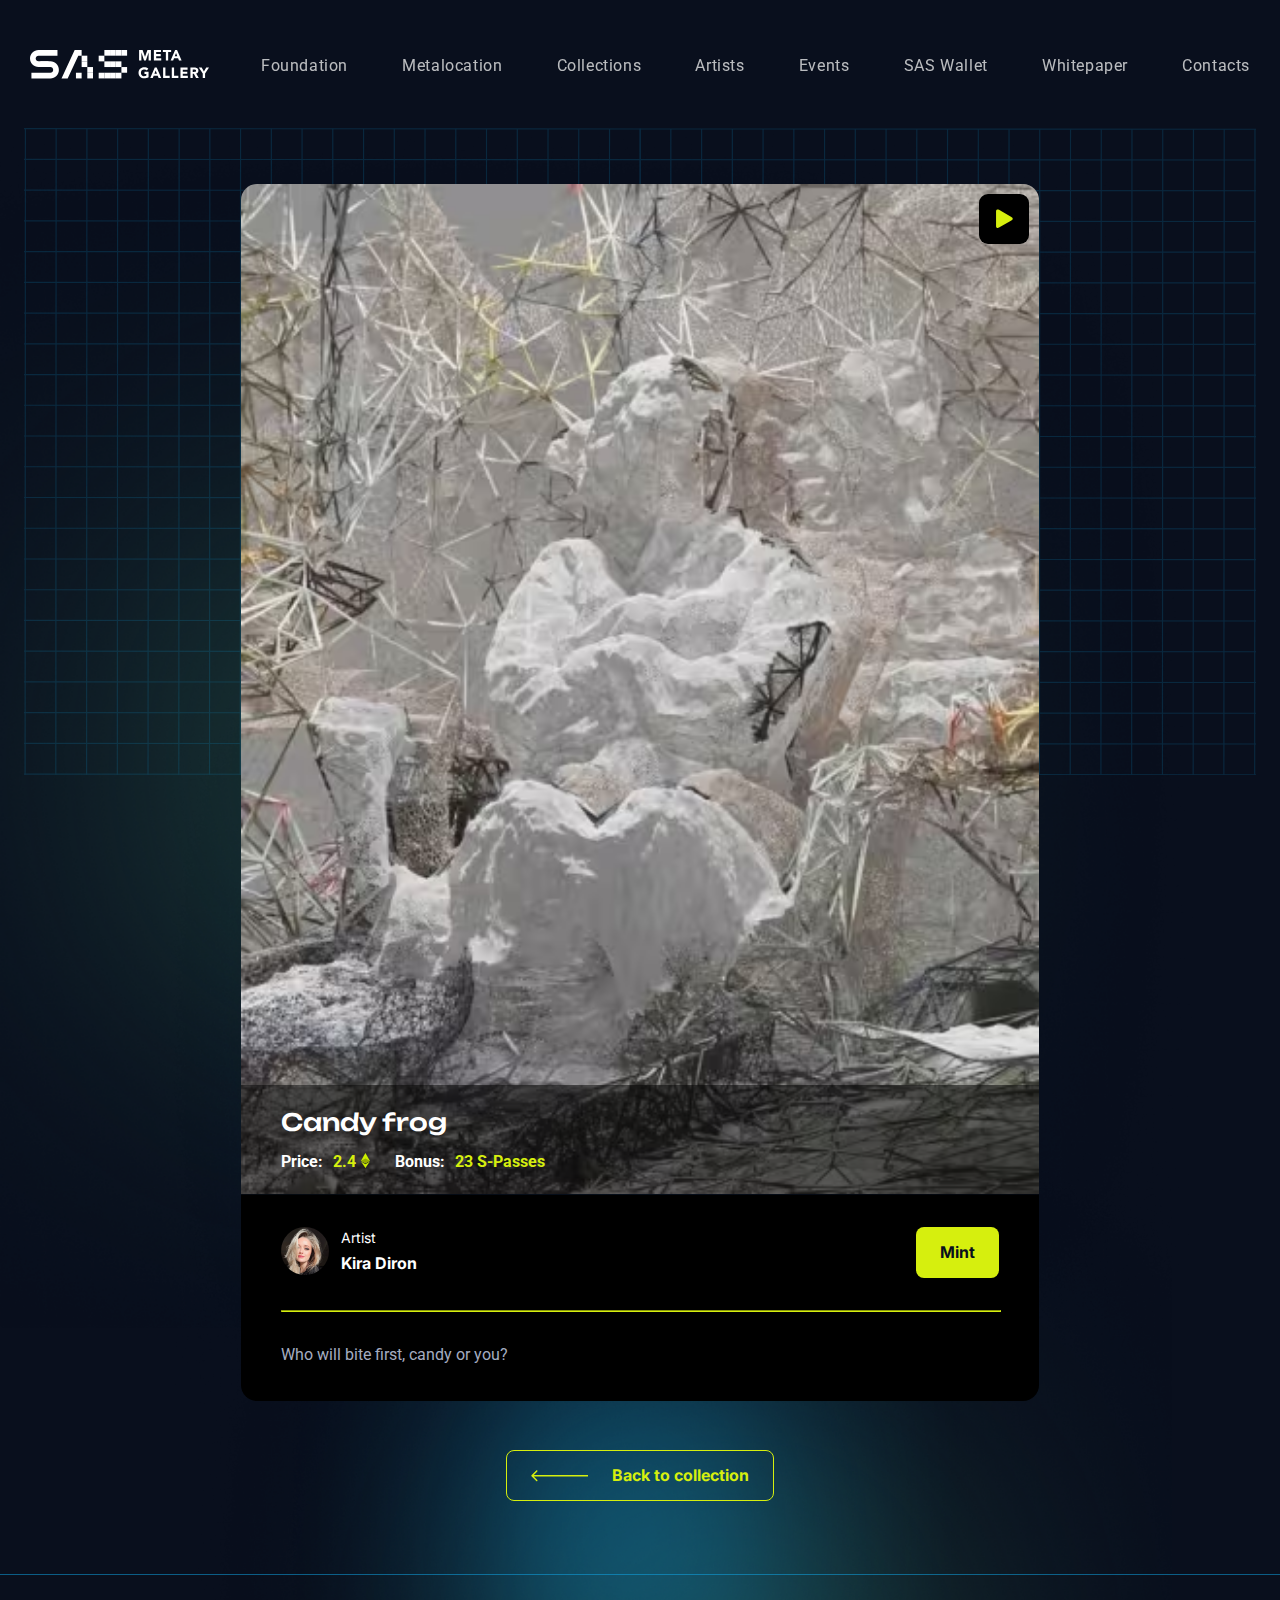
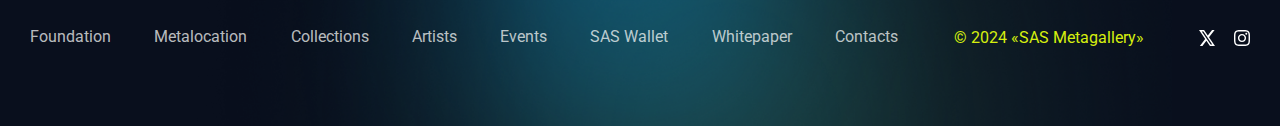
==== commit ce44602c: "minor" ====
--- a/index.html
+++ b/index.html
@@ -101,7 +101,7 @@
                   <img class="card__img" src="img/rising.jpg" alt="Card img" aria-label="Card image" loading="lazy">
                 </picture>
 
-                <button class="card__open-btn open-modal-btn-video" data-open-video="open-btn-video" aria-label="Play">
+                <button class="card__open-btn open-modal-btn-video" aria-label="Play">
                   <svg class="card__play" width="17" height="20" viewBox="0 0 17 20" fill="none"
                     xmlns="http://www.w3.org/2000/svg">
                     <path
@@ -110,10 +110,9 @@
                   </svg>
                 </button>
 
-                <div class="modal my-modal-video" data-modal-video="modal-video">
+                <div class="modal my-modal-video">
                   <div class="modal__box js-modal-box">
-                    <button class="modal__close-btn close-modal-btn" data-close-video="close-btn-video"
-                      aria-label="Close">
+                    <button class="modal__close-btn close-modal-btn-video" aria-label="Close">
                       <svg class="card__cross" width="20" height="20" viewBox="0 0 25 25" fill="none"
                         xmlns="http://www.w3.org/2000/svg">
                         <path d="M2.09082 0.03125L22.9999 22.0294L20.909 24.2292L-8.73579e-05 2.23106L2.09082 0.03125Z"
@@ -139,7 +138,7 @@
                   <img class="card__img" src="img/art-1.jpeg" alt="Card img" aria-label="Card image" loading="lazy">
                 </picture>
 
-                <button class="card__open-btn open-modal-btn" data-open-img="open-btn-img" aria-label="Scope">
+                <button class="card__open-btn open-modal-btn" aria-label="Scope">
                   <svg class="card__scope" width="25" height="25" viewBox="0 0 25 25" fill="none"
                     xmlns="http://www.w3.org/2000/svg">
                     <path
@@ -154,9 +153,9 @@
                   </svg>
                 </button>
 
-                <div class="modal my-modal" data-modal-img="my-modal-img">
+                <div class="modal my-modal-img">
                   <div class="modal__box">
-                    <button class="modal__close-btn close-modal-btn" data-close-img="close-btn-img" aria-label="Close">
+                    <button class="modal__close-btn close-modal-btn-img" aria-label="Close">
                       <svg class="card__cross" width="20" height="20" viewBox="0 0 25 25" fill="none"
                         xmlns="http://www.w3.org/2000/svg">
                         <path d="M2.09082 0.03125L22.9999 22.0294L20.909 24.2292L-8.73579e-05 2.23106L2.09082 0.03125Z"
--- a/css/style.css
+++ b/css/style.css
@@ -47,6 +47,7 @@
   --color-bg: rgb(9, 15, 29);
   --color-white: rgb(255, 255, 255);
   --color-black: rgb(0, 0, 0);
+  --color-black-transparency: rgba(0, 0, 0, 0.7);
   --color-grey: rgba(255, 255, 253, 0.72);
   --color-lime: rgb(214, 239, 14);
   --color-line: rgba(14, 171, 239, 0.5);
@@ -360,8 +361,7 @@
 
 .card__open-btn,
 .modal__close-btn {
-  max-width: 48px;
-  max-height: 48px;
+  display: flex;
   position: absolute;
   top: 10px;
   right: 10px;
@@ -369,41 +369,56 @@
   border: none;
   border-radius: 9px;
   z-index: 1;
-  padding: 12px;
 }
 
 .card__scope,
 .card__play,
 .card__cross {
+  box-sizing: content-box;
+  color: var(--color-lime);
+  transition: color 0.3s;
+
+  &:focus {
+    color: var(--color-lime);
+  }
+  &:hover {
+    color: var(--color-white);
+  }
+  &:active {
+    color: var(--color-lime);
+  }
+}
+
+.card__scope {
   width: 24px;
   height: 24px;
-  color: var(--color-lime);
-  transition: color 0.3s;
-
-  &:focus {
-    color: var(--color-lime);
-  }
-  &:hover {
-    color: var(--color-white);
-  }
-  &:active {
-    color: var(--color-lime);
-  }
-}
-
+  padding: clamp(
+    0.36rem,
+    calc(0.14rem + 0.95vw),
+    0.75rem
+  ); /* max-12px, min-5.7px */
+}
+.card__play,
 .card__cross {
-  transform: translateX(1px);
-}
-
+  width: 20px;
+  height: 20px;
+  transform: translateX(0.5px);
+  padding: clamp(
+    0.5rem,
+    calc(0.26rem + 1.05vw),
+    0.94rem
+  ); /* max-15px, min-8px */
+}
+
+/* !этот класс для демонстрации перед натяжкой на wp удали */
+.demo-video {
+  display: none;
+  display: block;
+}
 /* !этот класс для демонстрации перед натяжкой на wp удали */
 .demo-pictures {
   display: block;
   display: none;
-}
-/* !этот класс для демонстрации перед натяжкой на wp удали */
-.demo-video {
-  display: none;
-  display: block;
 }
 
 .modal {
--- a/css/media.css
+++ b/css/media.css
@@ -42,13 +42,6 @@
     z-index: 5;
     margin: 0;
     margin-bottom: 15px;
-  }
-
-  .card__open-btn,
-  .modal__close-btn {
-    width: 42px;
-    height: 42px;
-    padding: 9px;
   }
 
   .footer__wrapper {
@@ -187,6 +180,24 @@
     padding-top: 48px;
   }
 
+  .card__open-btn,
+  .modal__close-btn {
+    top: 8px;
+    right: 8px;
+    border-radius: 6px;
+  }
+
+  .card__scope {
+    width: 20px;
+    height: 20px;
+  }
+
+  .card__play,
+  .card__cross {
+    width: 17px;
+    height: 17px;
+  }
+
   .card__wrap,
   .card__label,
   .card__artist,
@@ -194,18 +205,6 @@
     max-width: 504px;
   }
 
-  .card__scope,
-  .card__play {
-    right: 10px;
-  }
-
-  .card__open-btn,
-  .modal__close-btn {
-    width: 40px;
-    height: 40px;
-    padding: 8px;
-  }
-
   .card__label {
     background-color: var(--color-black);
     padding: 23px 25px 10px;
@@ -296,11 +295,15 @@
     padding-left: 30px;
   }
 
-  .card__open-btn,
-  .modal__close-btn {
-    width: 35px;
-    height: 35px;
-    padding: 6.2px;
+  .card__scope {
+    width: 18px;
+    height: 18px;
+  }
+
+  .card__play,
+  .card__cross {
+    width: 15px;
+    height: 15px;
   }
 }
 
@@ -353,11 +356,6 @@
     padding-top: 53px;
   }
 
-  .card__scope {
-    top: 9px;
-    right: 9px;
-  }
-
   .card__label {
     padding: 27px 0px 10px 24px;
   }
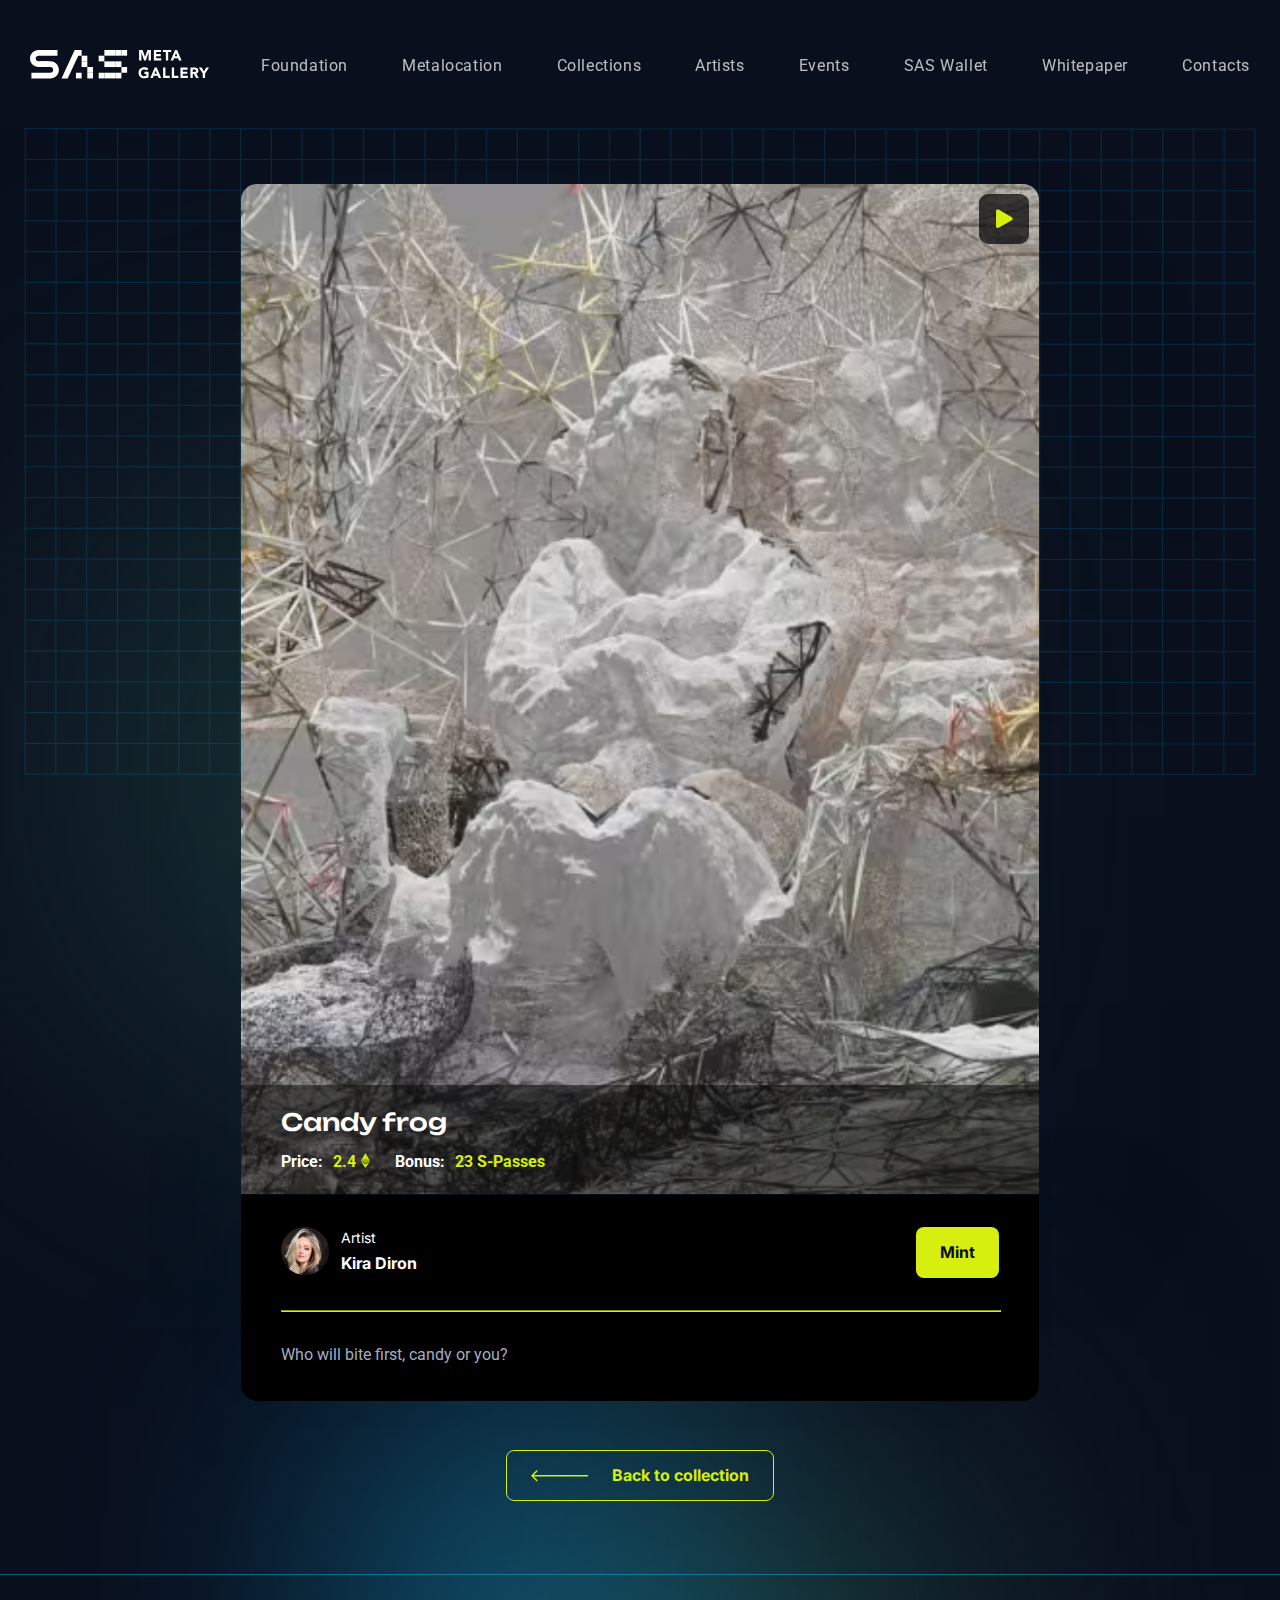
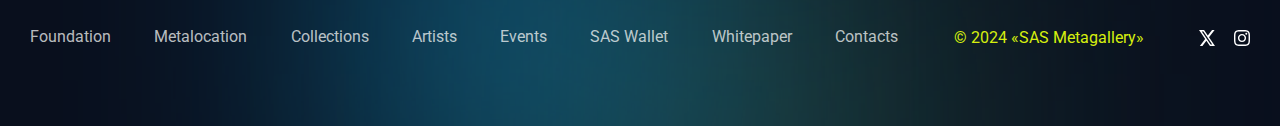
==== commit 8a9c134a: "minor" ====
--- a/index.html
+++ b/index.html
@@ -201,7 +201,7 @@
                 <picture class="card__photo">
                   <source srcset="img/artist-kira.avif" type="image/avif">
                   <source srcset="img/artist-kira.webp" type="image/webp">
-                  <img class="card__photo-img" src="img/artist-kira.png" alt="Artist" loading="lazy">
+                  <img class="card__photo-img" src="img/artist-kira.jpg" alt="Artist" loading="lazy">
                 </picture>
                 <p class="card__box-prof">Artist</p>
                 <p class="card__box-name">Kira Diron</p>
--- a/css/style.css
+++ b/css/style.css
@@ -68,7 +68,6 @@
 .body-wrapper {
   width: 100%;
   position: relative;
-  overflow: hidden;
 }
 
 .container {
@@ -305,9 +304,10 @@
 }
 
 .bg__blur-1 {
-  width: 1200px;
+  width: 100%;
+  max-width: 1200px;
   height: 1200px;
-  background-image: url(../img/blur-1.png);
+  background-image: url(../img/svg/blur-1.svg);
   background-repeat: no-repeat;
   background-size: cover;
   position: absolute;
@@ -317,9 +317,10 @@
 }
 
 .bg__blur-2 {
-  width: 800px;
+  width: 100%;
+  max-width: 900px;
   height: 800px;
-  background-image: url(../img/blur-2.png);
+  background-image: url(../img/svg/blur-2.svg);
   background-repeat: no-repeat;
   background-size: cover;
   position: absolute;
@@ -365,9 +366,12 @@
   position: absolute;
   top: 10px;
   right: 10px;
-  background-color: var(--color-black);
+  background-color: var(--color-black-transparency);
   border: none;
   border-radius: 9px;
+}
+
+.modal__close-btn {
   z-index: 1;
 }
 
@@ -682,9 +686,10 @@
 }
 
 .footer__blur-1 {
-  width: 980px;
+  width: 100%;
+  max-width: 1080px;
   height: 600px;
-  background-image: url(../img/bgf-1.png);
+  background-image: url(../img/svg/bgf-1.svg);
   background-repeat: no-repeat;
   background-size: cover;
   position: absolute;
@@ -694,9 +699,10 @@
 }
 
 .footer__blur-2 {
-  width: 700px;
+  width: 100%;
+  max-width: 900px;
   height: 630px;
-  background-image: url(../img/bgf-2.png);
+  background-image: url(../img/svg/bgf-2.svg);
   background-repeat: no-repeat;
   background-size: cover;
   position: absolute;
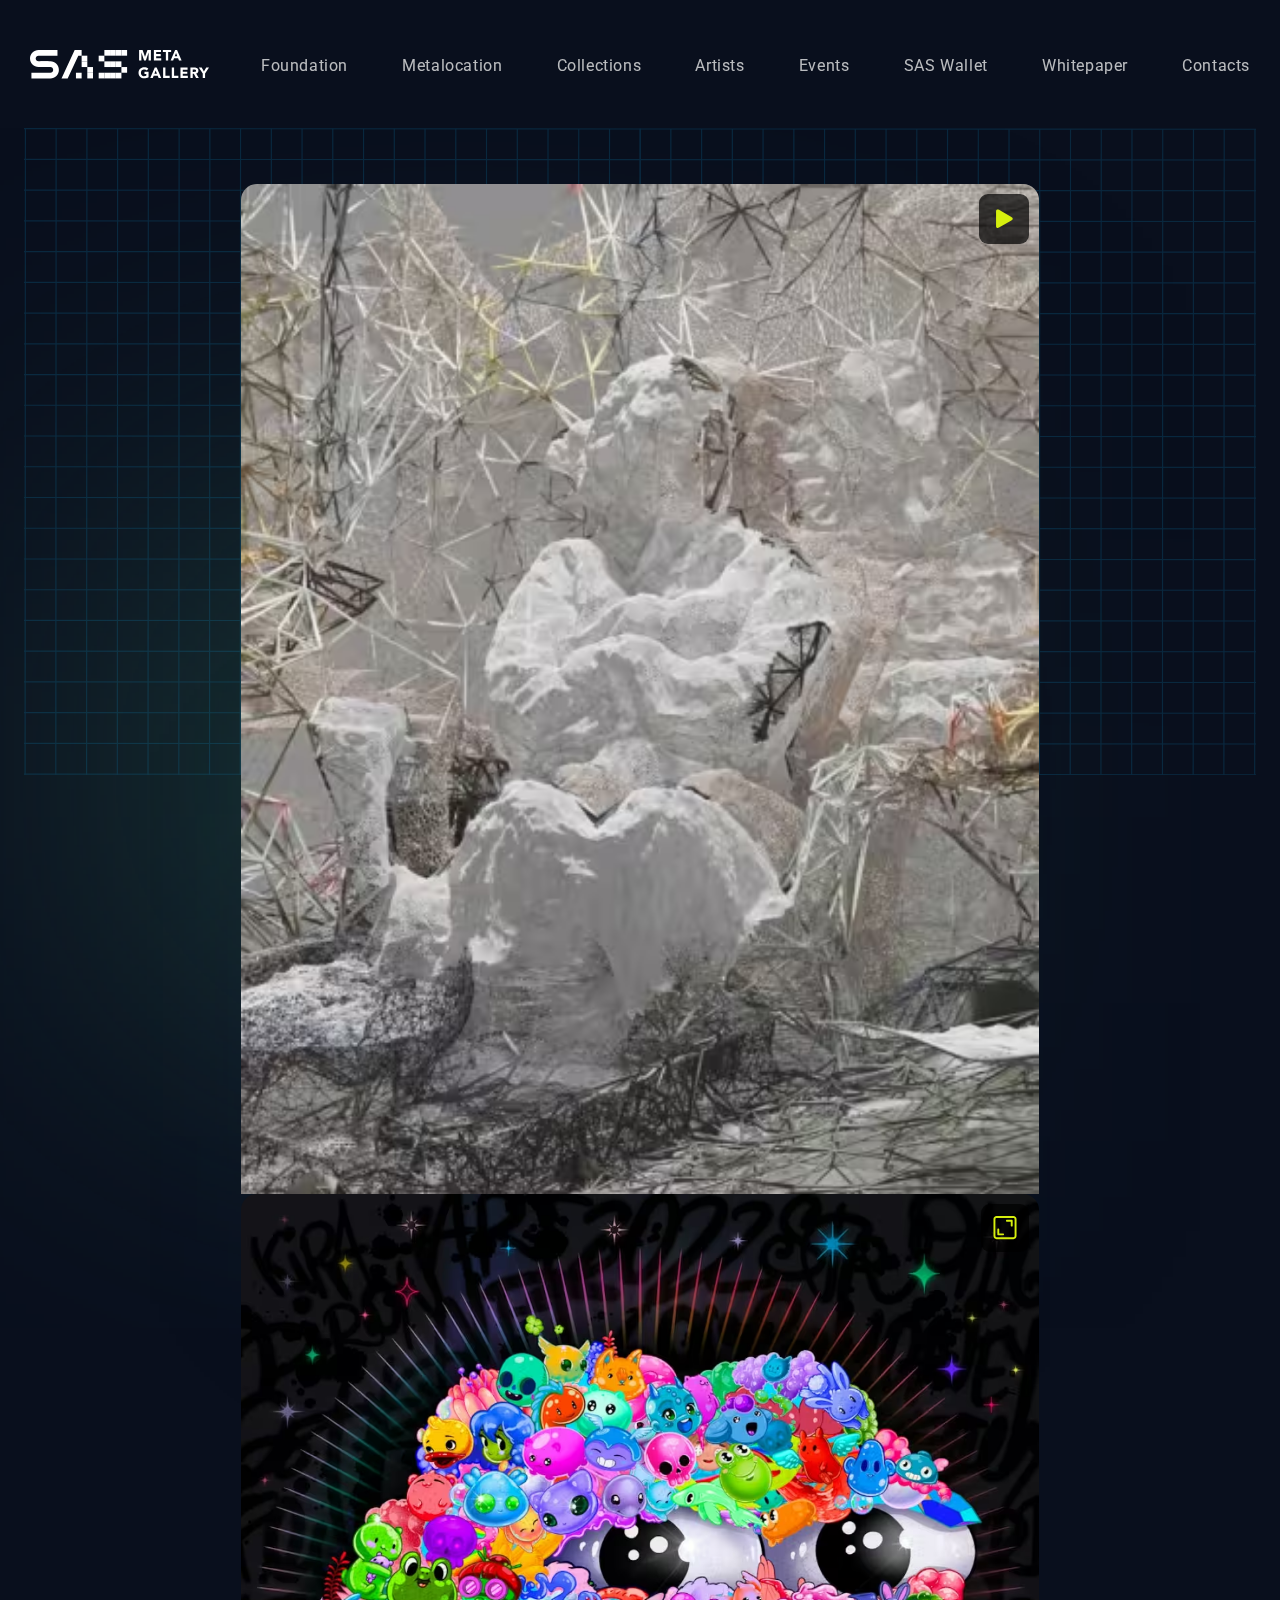
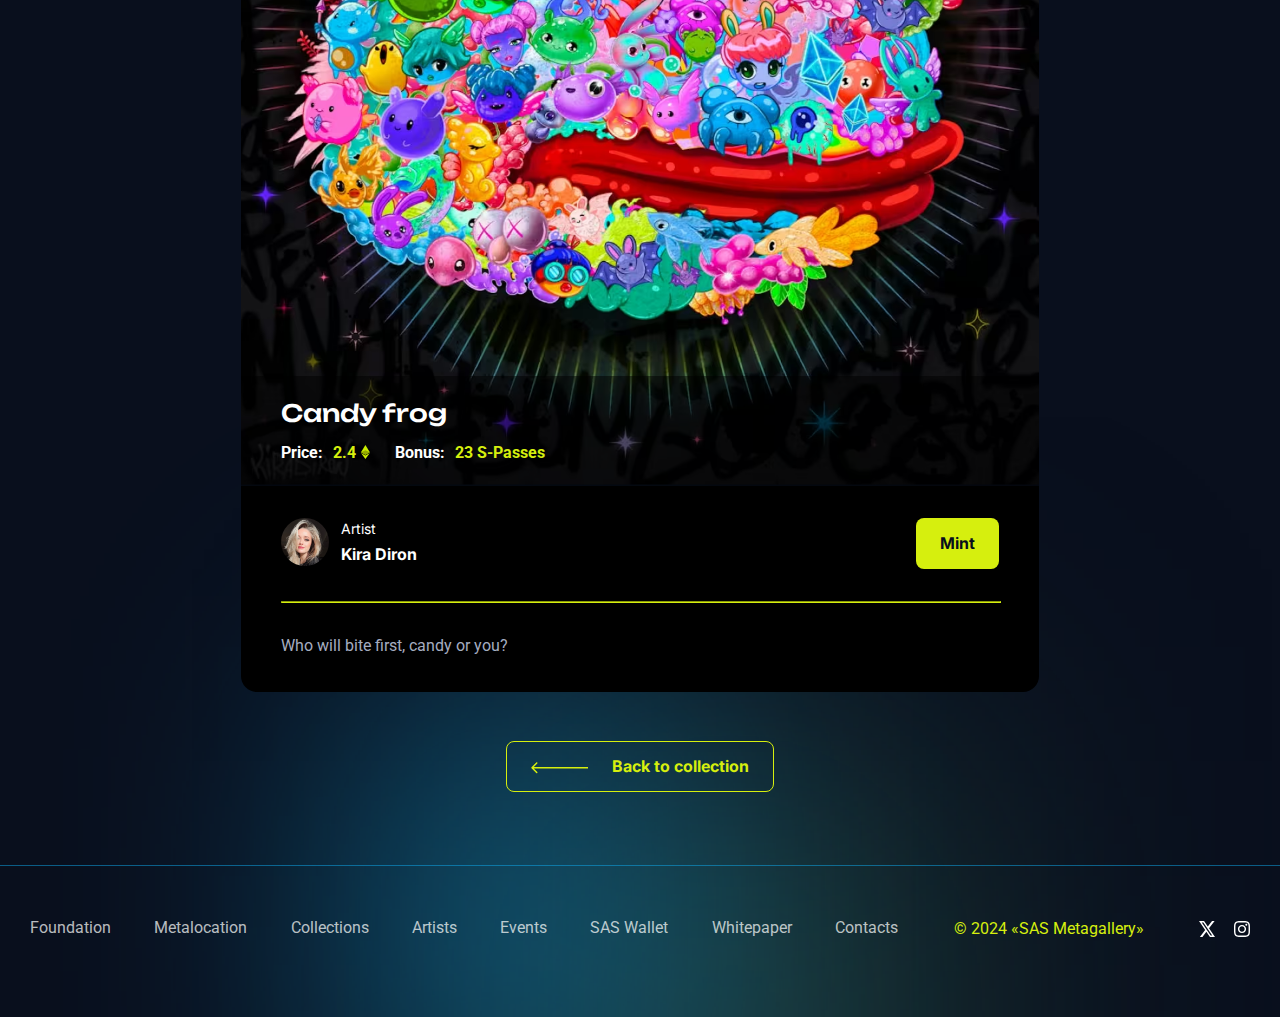
==== commit 142ef524: "minor" ====
--- a/index.html
+++ b/index.html
@@ -93,8 +93,8 @@
           <div class="card container">
             <div class="card__wrap">
 
-              <!-- !перед натяжкой на wp удали "demo-video" -->
-              <div class="card__box-video demo-video">
+              <!-- блок с видео -->
+              <div class="card__box-video">
                 <picture class="card__picture-video">
                   <source srcset="img/rising.avif" type="image/avif">
                   <source srcset="img/rising.webp" type="image/webp">
@@ -111,7 +111,7 @@
                 </button>
 
                 <div class="modal my-modal-video">
-                  <div class="modal__box js-modal-box">
+                  <div class="modal__box">
                     <button class="modal__close-btn close-modal-btn-video" aria-label="Close">
                       <svg class="card__cross" width="20" height="20" viewBox="0 0 25 25" fill="none"
                         xmlns="http://www.w3.org/2000/svg">
@@ -130,12 +130,12 @@
                 </div>
               </div>
 
-              <!-- !перед натяжкой на wp удали "demo-pictures" -->
-              <div class="card__box-picture demo-pictures">
+              <!-- блок с картиной -->
+              <div class="card__box-picture">
                 <picture class="card__picture-img">
                   <source srcset="img/art-1.avif" type="image/avif">
                   <source srcset="img/art-1.webp" type="image/webp">
-                  <img class="card__img" src="img/art-1.jpeg" alt="Card img" aria-label="Card image" loading="lazy">
+                  <img class="card__img" src="img/art-1.jpg" alt="Card img" aria-label="Card image" loading="lazy">
                 </picture>
 
                 <button class="card__open-btn open-modal-btn" aria-label="Scope">
@@ -168,8 +168,7 @@
                     <picture class="modal__card-img">
                       <source srcset="img/art-1.avif" type="image/avif">
                       <source srcset="img/art-1.webp" type="image/webp">
-                      <img class="modal__img" src="img/art-1.jpeg" alt="Card img" aria-label="Card image"
-                        loading="lazy">
+                      <img class="modal__img" src="img/art-1.jpg" alt="Card img" aria-label="Card image" loading="lazy">
                     </picture>
                   </div>
                 </div>
--- a/css/style.css
+++ b/css/style.css
@@ -412,17 +412,6 @@
     calc(0.26rem + 1.05vw),
     0.94rem
   ); /* max-15px, min-8px */
-}
-
-/* !этот класс для демонстрации перед натяжкой на wp удали */
-.demo-video {
-  display: none;
-  display: block;
-}
-/* !этот класс для демонстрации перед натяжкой на wp удали */
-.demo-pictures {
-  display: block;
-  display: none;
 }
 
 .modal {
@@ -447,7 +436,6 @@
   max-width: calc(100svw - 20px);
   height: auto;
   max-height: calc(100svh - 20px);
-  position: relative;
   transform: scale(0);
   transition: transform 0.8s;
   z-index: 1;
@@ -466,9 +454,11 @@
 }
 
 .modal__img {
-  width: 100%;
+  max-width: calc(100svw - 20px);
   height: auto;
+  max-height: calc(100svh - 20px);
   border-radius: 16px;
+  object-fit: contain;
 }
 
 .modal.open {
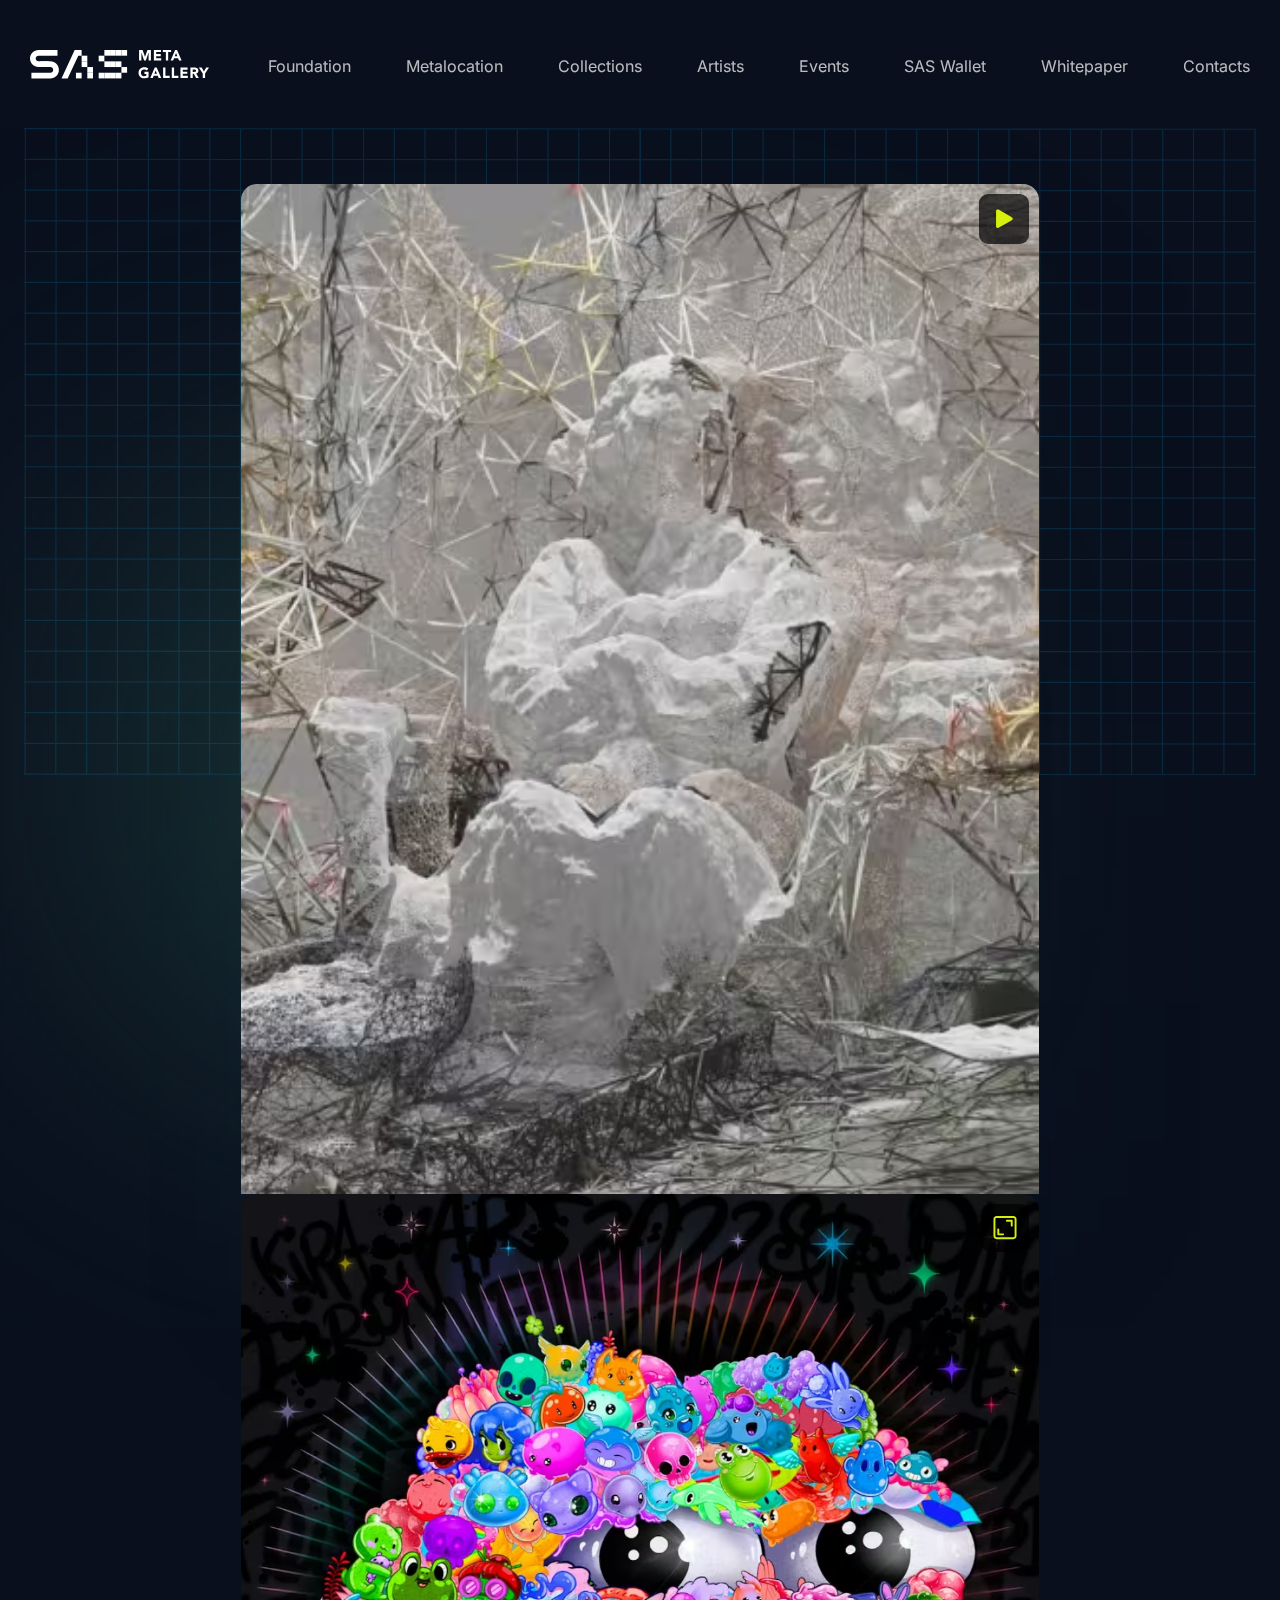
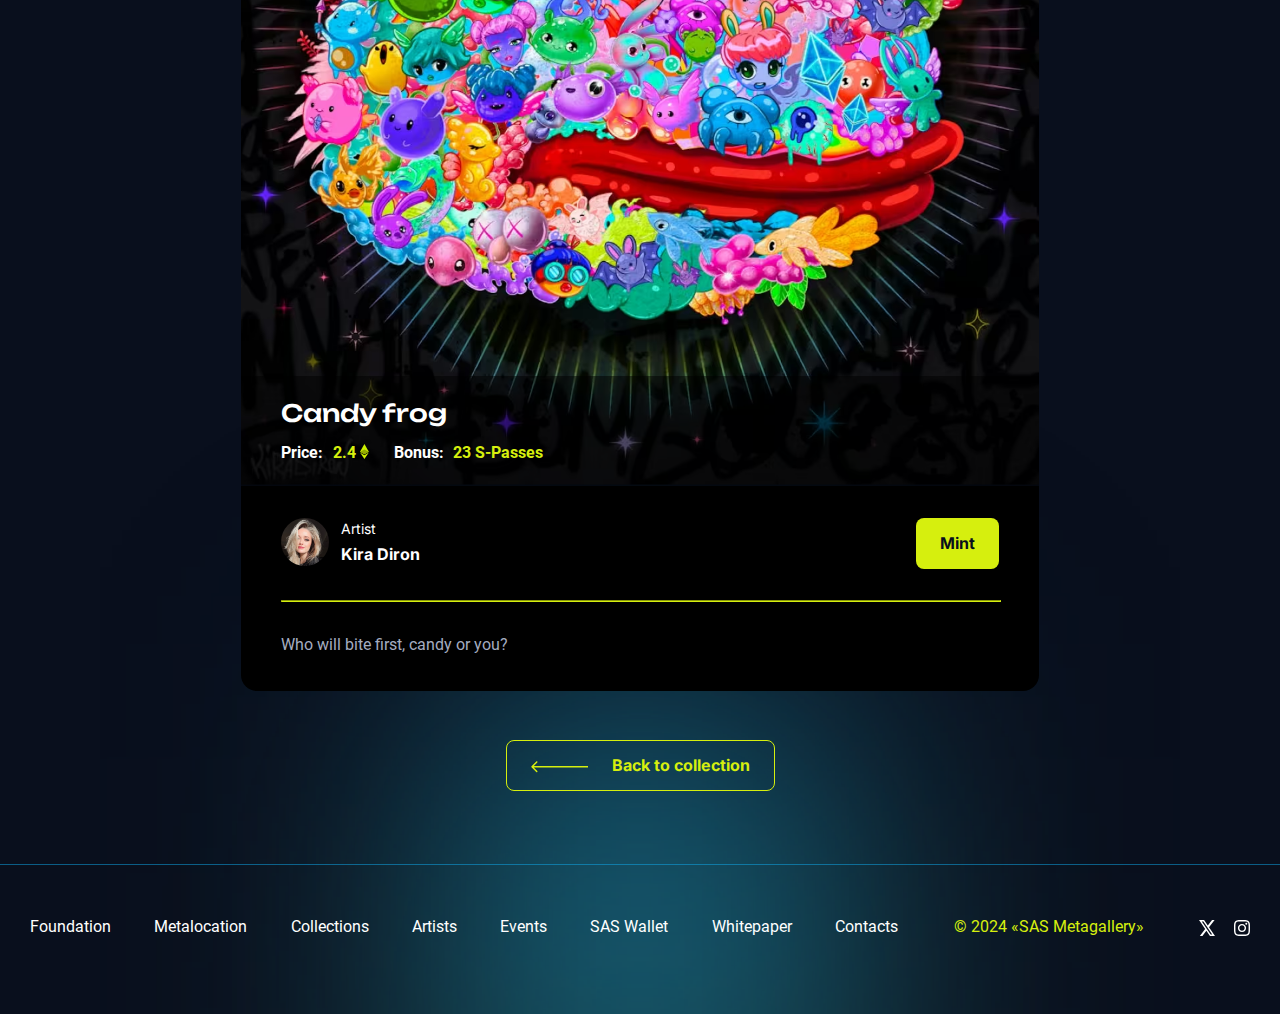
==== commit f5271122: "add fonts" ====
--- a/index.html
+++ b/index.html
@@ -6,13 +6,9 @@
   <meta name="viewport" content="width=device-width, initial-scale=1.0">
   <title>sas meta</title>
   <link rel="shortcut icon" href="img/favicon.ico" type="image/x-icon">
-  <link rel="preconnect" href="https://fonts.googleapis.com">
-  <link rel="preconnect" href="https://fonts.gstatic.com" crossorigin>
-  <link
-    href="https://fonts.googleapis.com/css2?family=Inter:wght@100..900&family=Roboto:ital,wght@0,100;0,300;0,400;0,500;0,700;0,900;1,100;1,300;1,400;1,500;1,700;1,900&family=Unbounded:wght@200..900&display=swap"
-    rel="stylesheet">
 
   <link rel="stylesheet" href="css/normalize.css">
+  <link rel="stylesheet" href="css/fonts.css">
   <link rel="stylesheet" href="css/style.css">
   <link rel="stylesheet" href="css/media.css">
 </head>
@@ -23,7 +19,7 @@
       <div class="container">
         <div class="header__wrapper">
 
-          <a href="#" class="header__logo" aria-label="Logo">
+          <a href="#" class="logo header__logo" aria-label="Logo">
             <img class="header__logo-img" src="img/svg/logo.svg" alt="Logo">
           </a>
 
@@ -40,7 +36,7 @@
             </svg>
           </a>
 
-          <button id="burger" class="header__burger" aria-label="Burger menu">
+          <button id="burger" class="burger header__burger" aria-label="Burger menu">
             <span></span>
             <span></span>
             <span></span>
@@ -101,7 +97,7 @@
                   <img class="card__img" src="img/rising.jpg" alt="Card img" aria-label="Card image" loading="lazy">
                 </picture>
 
-                <button class="card__open-btn open-modal-btn-video" aria-label="Play">
+                <button class="card__open-btn js-open-video" aria-label="Play">
                   <svg class="card__play" width="17" height="20" viewBox="0 0 17 20" fill="none"
                     xmlns="http://www.w3.org/2000/svg">
                     <path
@@ -110,9 +106,9 @@
                   </svg>
                 </button>
 
-                <div class="modal my-modal-video">
+                <div class="modal js-modal-video">
                   <div class="modal__box">
-                    <button class="modal__close-btn close-modal-btn-video" aria-label="Close">
+                    <button class="modal__close-btn js-close-btn" aria-label="Close">
                       <svg class="card__cross" width="20" height="20" viewBox="0 0 25 25" fill="none"
                         xmlns="http://www.w3.org/2000/svg">
                         <path d="M2.09082 0.03125L22.9999 22.0294L20.909 24.2292L-8.73579e-05 2.23106L2.09082 0.03125Z"
@@ -138,7 +134,7 @@
                   <img class="card__img" src="img/art-1.jpg" alt="Card img" aria-label="Card image" loading="lazy">
                 </picture>
 
-                <button class="card__open-btn open-modal-btn" aria-label="Scope">
+                <button class="card__open-btn js-open-img" aria-label="Scope">
                   <svg class="card__scope" width="25" height="25" viewBox="0 0 25 25" fill="none"
                     xmlns="http://www.w3.org/2000/svg">
                     <path
@@ -153,9 +149,9 @@
                   </svg>
                 </button>
 
-                <div class="modal my-modal-img">
+                <div class="modal js-modal-img">
                   <div class="modal__box">
-                    <button class="modal__close-btn close-modal-btn-img" aria-label="Close">
+                    <button class="modal__close-btn js-close-btn" aria-label="Close">
                       <svg class="card__cross" width="20" height="20" viewBox="0 0 25 25" fill="none"
                         xmlns="http://www.w3.org/2000/svg">
                         <path d="M2.09082 0.03125L22.9999 22.0294L20.909 24.2292L-8.73579e-05 2.23106L2.09082 0.03125Z"
@@ -235,35 +231,35 @@
           <nav class="navbar footer__navbar" aria-label="Navigation bar footer">
             <ul class="menu__list footer__menu">
               <li class="footer__item">
-                <a href="#" aria-label="Foundation" target="_blank">Foundation</a>
-              </li>
-              <li class="footer__item">
-                <a href="#" aria-label="Metalocation" target="_blank">Metalocation</a>
-              </li>
-              <li class="footer__item">
-                <a href="#" aria-label="Collections" target="_blank">Collections</a>
-              </li>
-              <li class="footer__item">
-                <a href="#" aria-label="Artists" target="_blank">Artists</a>
-              </li>
-              <li class="footer__item">
-                <a href="#" aria-label="Events" target="_blank">Events</a>
-              </li>
-              <li class="footer__item">
-                <a href="#" aria-label="SAS Wallet" target="_blank">SAS&nbsp;Wallet</a>
-              </li>
-              <li class="footer__item">
-                <a href="#" aria-label="Whitepaper" target="_blank">Whitepaper</a>
-              </li>
-              <li class="footer__item">
-                <a href="#" aria-label="Contacts" target="_blank">Contacts</a>
+                <a class="footer__link" href="#" aria-label="Foundation" target="_blank">Foundation</a>
+              </li>
+              <li class="footer__item">
+                <a class="footer__link" href="#" aria-label="Metalocation" target="_blank">Metalocation</a>
+              </li>
+              <li class="footer__item">
+                <a class="footer__link" href="#" aria-label="Collections" target="_blank">Collections</a>
+              </li>
+              <li class="footer__item">
+                <a class="footer__link" href="#" aria-label="Artists" target="_blank">Artists</a>
+              </li>
+              <li class="footer__item">
+                <a class="footer__link" href="#" aria-label="Events" target="_blank">Events</a>
+              </li>
+              <li class="footer__item">
+                <a class="footer__link" href="#" aria-label="SAS Wallet" target="_blank">SAS&nbsp;Wallet</a>
+              </li>
+              <li class="footer__item">
+                <a class="footer__link" href="#" aria-label="Whitepaper" target="_blank">Whitepaper</a>
+              </li>
+              <li class="footer__item">
+                <a class="footer__link" href="#" aria-label="Contacts" target="_blank">Contacts</a>
               </li>
             </ul>
           </nav>
 
-          <a href="https://ya.ru" class="footer__copyright" target="_blank" aria-label="Copyright">
+          <p class="footer__copyright" aria-label="Copyright">
             &copy;&nbsp;2024&nbsp;«SAS&nbsp;Metagallery»
-          </a>
+          </p>
 
           <div class="footer__social">
             <a href="#" class="social__link" target="_blank" aria-label="Social network X">
--- a/css/fonts.css
+++ b/css/fonts.css
@@ -0,0 +1,56 @@
+/* unbounded-500 - latin */
+@font-face {
+  font-display: swap;
+  font-family: "Unbounded";
+  font-style: normal;
+  font-weight: 500;
+  src: url("../fonts/unbounded-v7-latin-500.woff2") format("woff2"),
+    url("../fonts/unbounded-v7-latin-500.woff") format("woff");
+}
+/* unbounded-700 - latin */
+@font-face {
+  font-display: swap;
+  font-family: "Unbounded";
+  font-style: normal;
+  font-weight: 700;
+  src: url("../fonts/unbounded-v7-latin-700.woff2") format("woff2"),
+    url("../fonts/unbounded-v7-latin-700.woff") format("woff");
+}
+
+/* roboto-regular - latin */
+@font-face {
+  font-display: swap;
+  font-family: "Roboto";
+  font-style: normal;
+  font-weight: 400;
+  src: url("../fonts/roboto-v32-latin-regular.woff2") format("woff2"),
+    url("../fonts/roboto-v32-latin-regular.woff") format("woff");
+}
+/* roboto-700 - latin */
+@font-face {
+  font-display: swap;
+  font-family: "Roboto";
+  font-style: normal;
+  font-weight: 700;
+  src: url("../fonts/roboto-v32-latin-700.woff2") format("woff2"),
+    url("../fonts/roboto-v32-latin-700.woff") format("woff");
+}
+
+/* inter-regular - latin */
+@font-face {
+  font-display: swap;
+  font-family: "Inter";
+  font-style: normal;
+  font-weight: 400;
+  src: url("../fonts/inter-v18-latin-regular.woff2") format("woff2"),
+    url("../fonts/inter-v18-latin-regular.woff") format("woff");
+}
+/* inter-700 - latin */
+@font-face {
+  font-display: swap;
+  font-family: "Inter";
+  font-style: normal;
+  font-weight: 700;
+  src: url("../fonts/inter-v18-latin-700.woff2") format("woff2"),
+    url("../fonts/inter-v18-latin-700.woff") format("woff");
+}
--- a/css/style.css
+++ b/css/style.css
@@ -43,24 +43,30 @@
   margin: 0;
 }
 
+video {
+  cursor: pointer;
+}
+
 :root {
   --color-bg: rgb(9, 15, 29);
   --color-white: rgb(255, 255, 255);
   --color-black: rgb(0, 0, 0);
   --color-black-transparency: rgba(0, 0, 0, 0.7);
   --color-grey: rgba(255, 255, 253, 0.72);
+  --color-paragraph: rgba(255, 255, 253, 0.6);
   --color-lime: rgb(214, 239, 14);
   --color-line: rgba(14, 171, 239, 0.5);
   --color-btn: rgb(9, 15, 29);
   --color-btn-hover: rgba(214, 239, 14, 0.7);
   --color-modal-menu: rgb(138, 43, 226);
   --color-bg-card: rgb(15, 24, 46);
+  --color-hr: rgba(255, 255, 255, 0.4);
 }
 
 body {
   width: 100%;
-  height: 100%;
-  font-family: Arial, Verdana, sans-serif;
+  font-family: "Unbounded", "Roboto", "Inter", sans-serif;
+  font-size: 16px;
   background-color: var(--color-bg);
   overflow-x: hidden;
 }
@@ -77,7 +83,7 @@
   margin: 0 auto;
 }
 
-/* header ******************* */
+/* header ************************* */
 .header {
   width: 100vw;
   position: fixed;
@@ -101,7 +107,8 @@
 .header__logo {
   width: 180px;
   height: 33px;
-  margin-right: 52px;
+  z-index: 5;
+  margin-right: 59px;
 }
 
 .header__logo-img {
@@ -111,6 +118,8 @@
 .header__hr {
   width: 100%;
   display: none;
+  color: var(--color-hr);
+  background-color: var(--color-hr);
 }
 
 .header__wallet {
@@ -119,6 +128,7 @@
   display: none;
   color: var(--color-lime);
   transform: translateY(2px);
+  z-index: 5;
 
   &:focus {
     color: var(--color-lime);
@@ -143,17 +153,24 @@
   align-items: center;
 }
 
-.menu__item {
+.menu__link {
   color: var(--color-grey);
-  font-family: "Roboto";
+  font-family: "Inter", sans-serif;
   font-size: 16px;
   font-weight: 400;
   line-height: 160%;
-  letter-spacing: 0.6px;
   transition: color 0.3s;
   border-bottom: 2px solid transparent;
 
+  &:focus {
+    color: var(--color-white);
+    border-bottom: 2px solid var(--color-lime);
+  }
   &:hover {
+    color: var(--color-white);
+    border-bottom: 2px solid var(--color-lime);
+  }
+  &:active {
     color: var(--color-white);
     border-bottom: 2px solid var(--color-lime);
   }
@@ -172,13 +189,13 @@
   z-index: 5;
 
   &:focus {
-    border: 2px solid var(--color-lime);
+    border-color: var(--color-lime);
   }
   &:hover {
     border-color: var(--color-white);
   }
   &:active {
-    border: 2px solid var(--color-lime);
+    border-color: var(--color-lime);
   }
 }
 
@@ -218,7 +235,7 @@
   background-color: var(--color-lime);
 }
 
-/* Крестик ******************* */
+/* Крестик ************************* */
 .header.open .header__burger span {
   background-color: var(--color-lime);
 }
@@ -423,7 +440,7 @@
   display: grid;
   align-items: center;
   justify-content: center;
-  background-color: rgba(0, 0, 0, 0.3);
+  background-color: var(--color-bg);
   overflow-y: hidden;
   visibility: hidden;
   opacity: 0;
@@ -471,7 +488,8 @@
 }
 
 .disable-scroll {
-  height: 100svh;
+  height: 100%;
+  position: fixed;
   overflow: hidden;
 }
 
@@ -489,7 +507,7 @@
   overflow: hidden;
   text-overflow: ellipsis;
   white-space: nowrap;
-  font-family: Unbounded;
+  font-family: "Unbounded", sans-serif;
   font-weight: 500;
   font-size: 24px;
   line-height: 34px;
@@ -508,7 +526,7 @@
 .card__bonus,
 .card__data-bonus,
 .card__logo-bonus {
-  font-family: Roboto;
+  font-family: "Roboto", sans-serif;
   font-weight: 700;
   font-size: 16px;
   line-height: 26px;
@@ -547,7 +565,7 @@
   justify-content: space-between;
   background-color: var(--color-black);
   z-index: 0;
-  padding: 32px 40px 24px;
+  padding: 32px 40px 23px;
 }
 
 .card__art {
@@ -574,7 +592,7 @@
   font-family: inter;
   font-weight: 400;
   font-size: 14px;
-  line-height: 22.4px;
+  line-height: 160%;
   text-align: left;
   color: var(--color-white);
   transition: color 0.3s;
@@ -585,7 +603,7 @@
   font-family: inter;
   font-weight: 700;
   font-size: 16px;
-  line-height: 19.2px;
+  line-height: 120%;
   text-align: left;
   color: var(--color-white);
   transition: color 0.3s;
@@ -643,7 +661,7 @@
   font-weight: 700;
   font-size: 16px;
   line-height: 120%;
-  text-align: left;
+  text-align: right;
   background-color: transparent;
   color: var(--color-lime);
   border: 1px solid var(--color-lime);
@@ -683,9 +701,11 @@
   background-repeat: no-repeat;
   background-size: cover;
   position: absolute;
+  right: 0;
   bottom: 0;
-  left: 15%;
+  left: 0;
   z-index: -1;
+  margin: 0 auto;
 }
 
 .footer__blur-2 {
@@ -696,9 +716,11 @@
   background-repeat: no-repeat;
   background-size: cover;
   position: absolute;
-  right: 25%;
+  right: 0;
   bottom: 0;
+  left: 0;
   z-index: -1;
+  margin: 0 auto;
 }
 
 .footer__wrapper {
@@ -707,26 +729,26 @@
   flex-wrap: nowrap;
   justify-content: space-between;
   align-items: center;
+  text-align: center;
   padding: 49px 0 74px;
 }
 
 .footer__navbar {
   width: 100%;
-  max-width: 910px;
-  margin-right: 20px;
-}
-
-.footer__item {
-  color: var(--color-grey);
-  font-family: "Roboto";
+  max-width: 911px;
+}
+
+.footer__link {
+  color: var(--color-white);
+  font-family: "Roboto", sans-serif;
   font-size: 16px;
   font-weight: 400;
-  line-height: 160%;
+  line-height: 26px;
   border-bottom: 2px solid transparent;
   transition: color 0.3s;
 
   &:focus {
-    color: var(--color-grey);
+    color: var(--color-white);
     border-bottom: 2px solid var(--color-lime);
   }
   &:hover {
@@ -734,18 +756,18 @@
     border-bottom: 2px solid var(--color-lime);
   }
   &:active {
-    color: var(--color-grey);
+    color: var(--color-white);
     border-bottom: 2px solid var(--color-lime);
   }
 }
 
 .footer__copyright {
-  font-family: "Roboto";
+  font-family: "Roboto", sans-serif;
   color: var(--color-lime);
   font-size: 16px;
   font-weight: 400;
-  line-height: 160%;
-  margin-right: 20px;
+  line-height: 26px;
+  margin: 0 1em;
 }
 
 .footer__social {
--- a/css/media.css
+++ b/css/media.css
@@ -67,12 +67,12 @@
 
   .footer__copyright {
     align-self: center;
-    padding: 0;
+    margin: 0;
     margin-right: 46px;
   }
 
   .footer__social {
-    transform: translateY(4px);
+    transform: translateY(2px);
   }
 
   .social__link {
@@ -91,12 +91,13 @@
 
   .header__wrapper {
     flex-direction: row;
-    padding: 45px 0 43px;
+    padding-top: clamp(1.38rem, calc(0.11rem + 5.64vw), 2.81rem);
+    padding-bottom: clamp(1.38rem, calc(0.22rem + 5.15vw), 2.69rem);
   }
 
   .header__logo {
     margin: 0;
-    margin-right: 29px;
+    margin-right: 30px;
   }
 
   .header__hr {
@@ -104,7 +105,7 @@
     max-width: 316px;
     display: block;
     margin: 0;
-    margin-right: 25px;
+    margin-right: 30px;
   }
 
   .header__wallet {
@@ -274,7 +275,7 @@
   }
 
   .footer__copyright {
-    padding-left: 0;
+    margin: 0;
   }
 
   .social__link {
@@ -289,6 +290,10 @@
 @media (max-width: 500px) {
   .header__hr {
     display: none;
+  }
+
+  .main-wrapper {
+    margin-top: 100px;
   }
 
   .menu {
@@ -320,10 +325,6 @@
     display: block;
   }
 
-  .header__wrapper {
-    padding-top: 48px;
-  }
-
   .header__hr {
     display: none;
   }
@@ -385,11 +386,6 @@
   }
 
   .card__btn-back {
-    padding: 15px 39px;
     padding: 15px 13%;
   }
-
-  .footer__social {
-    transform: translateY(2px);
-  }
-}
+}
